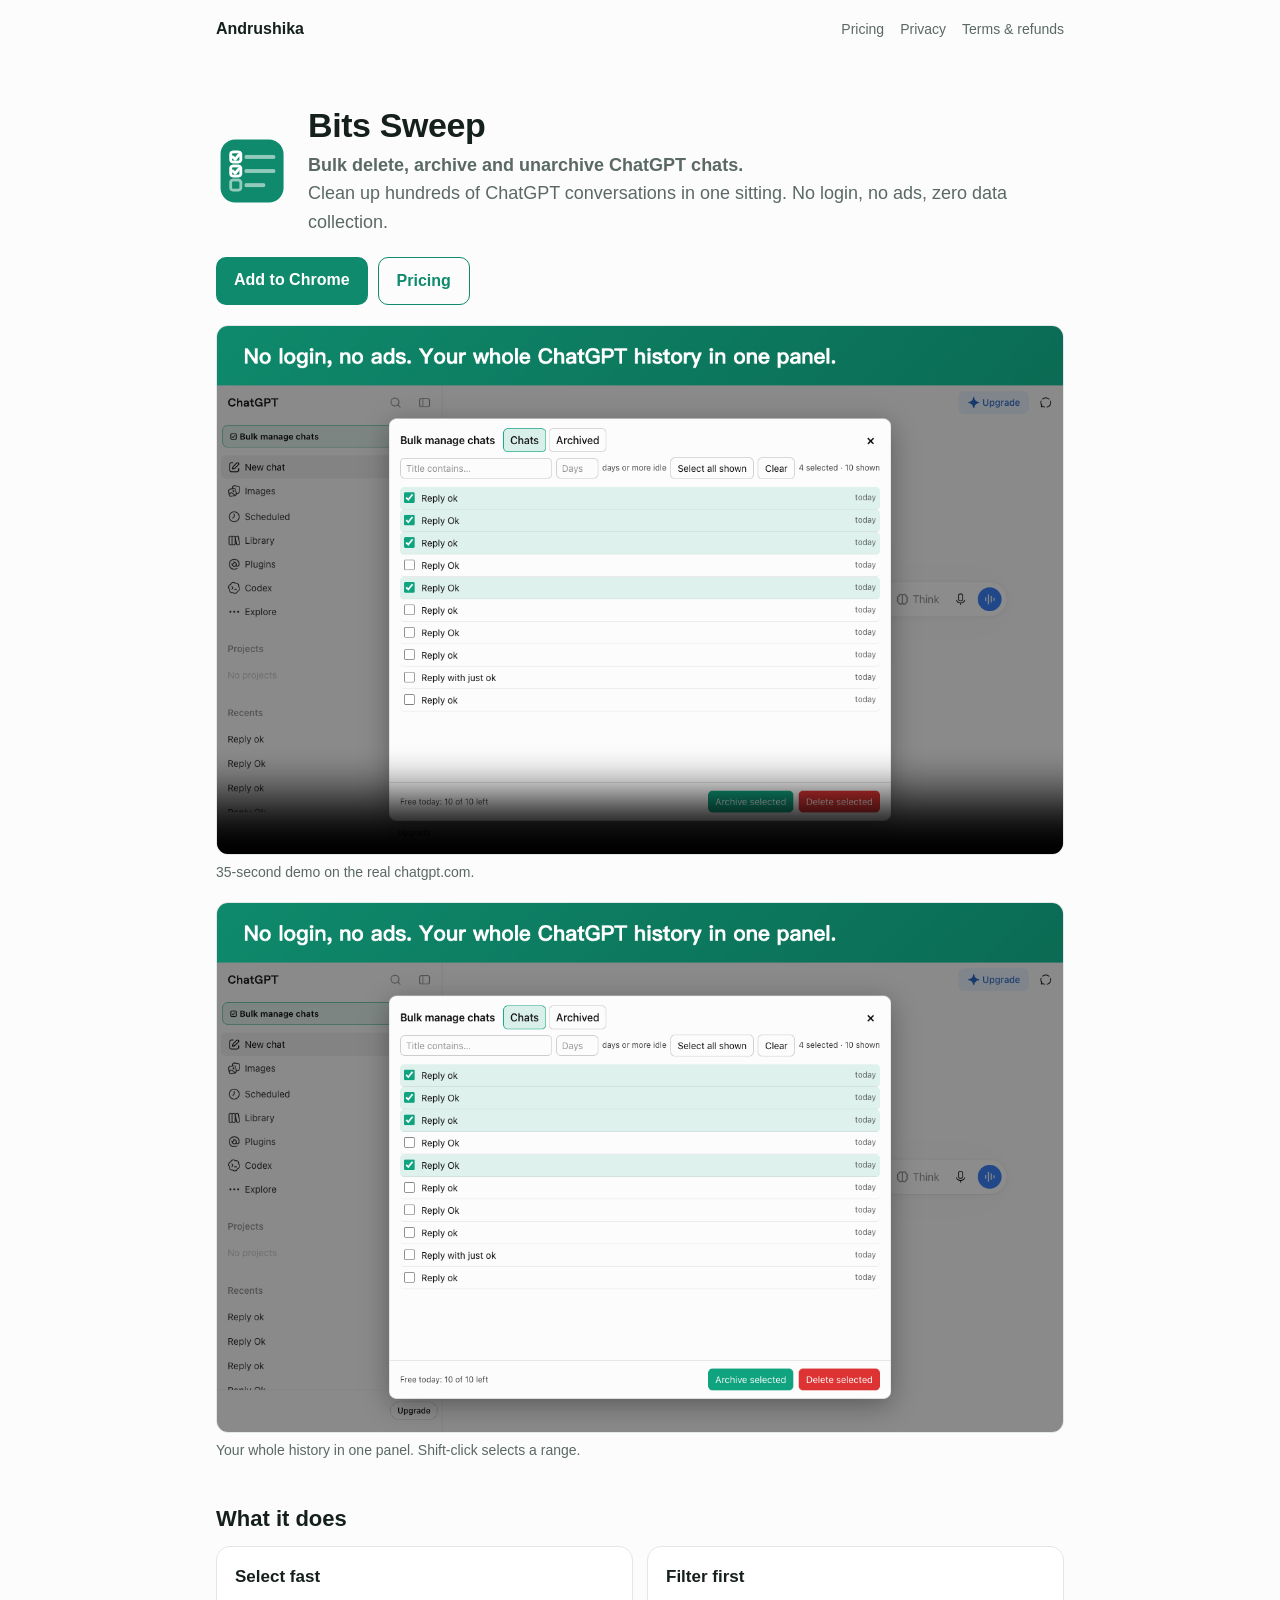
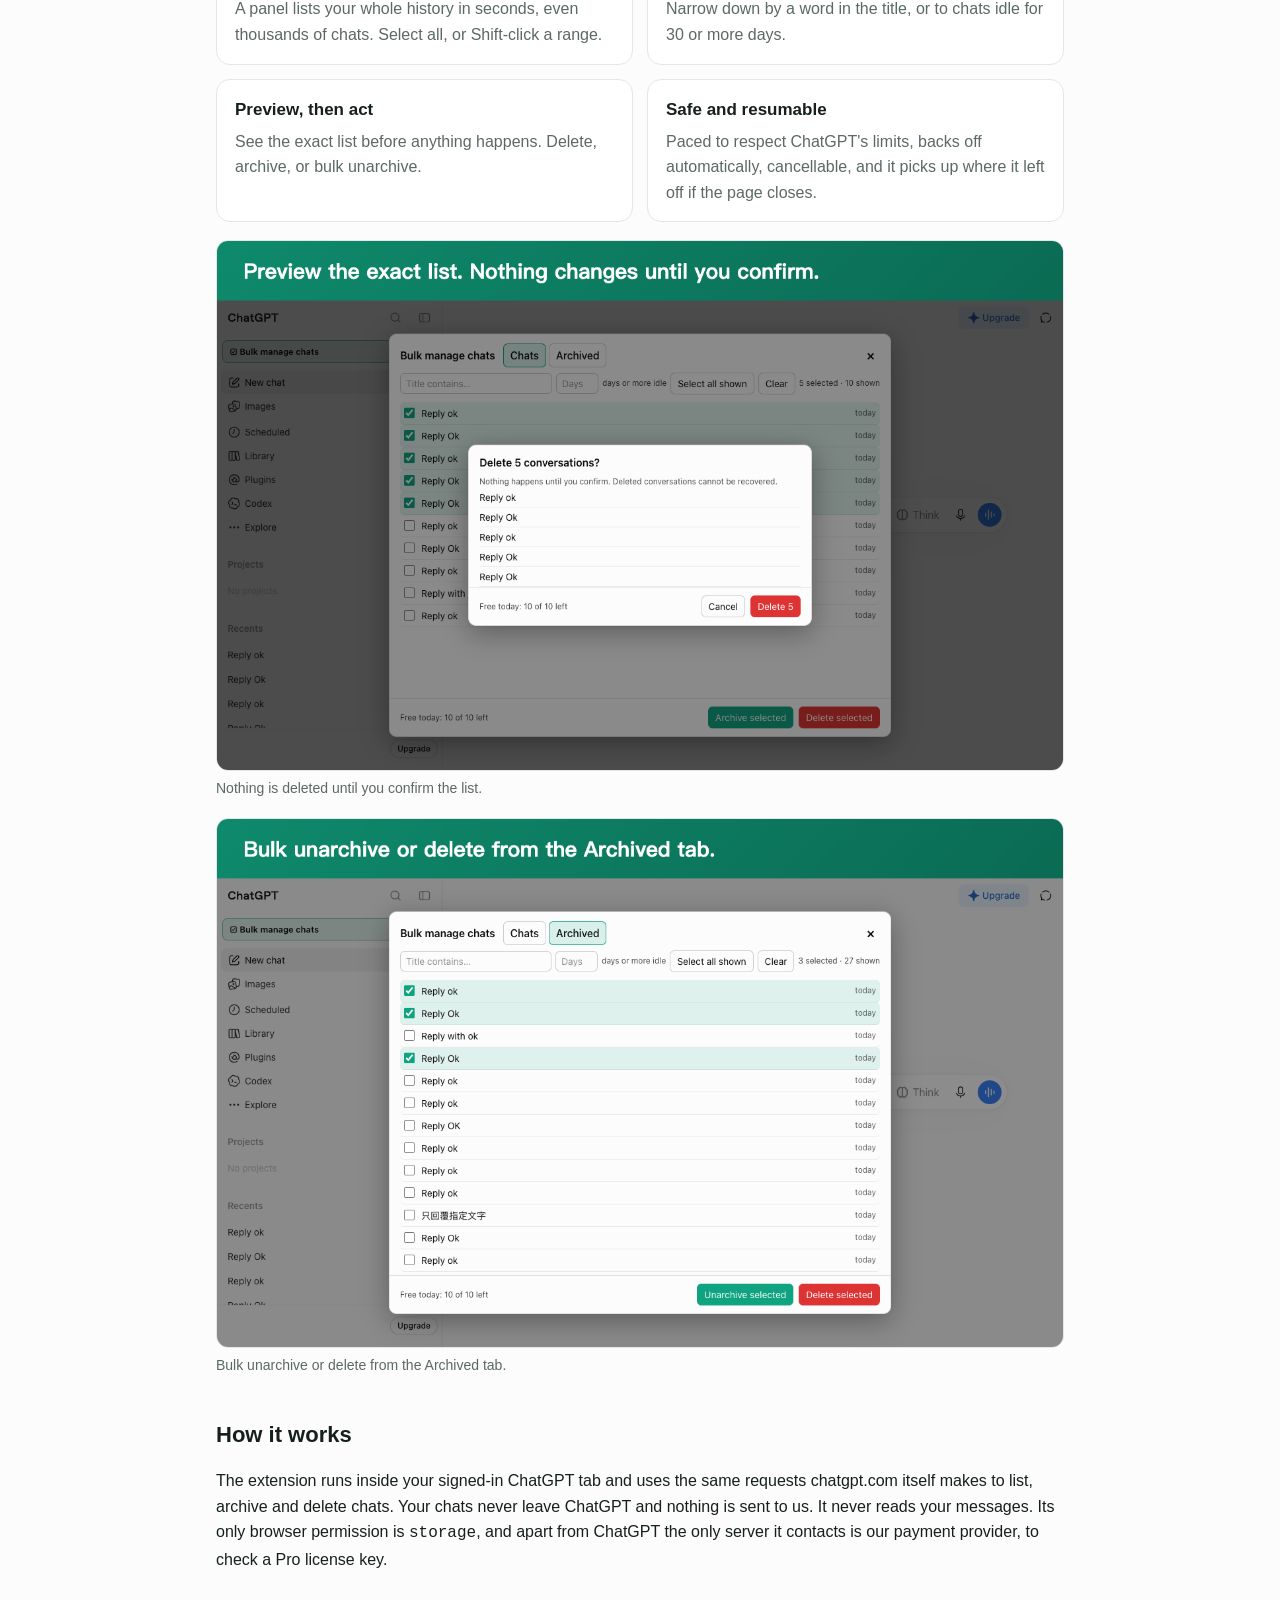
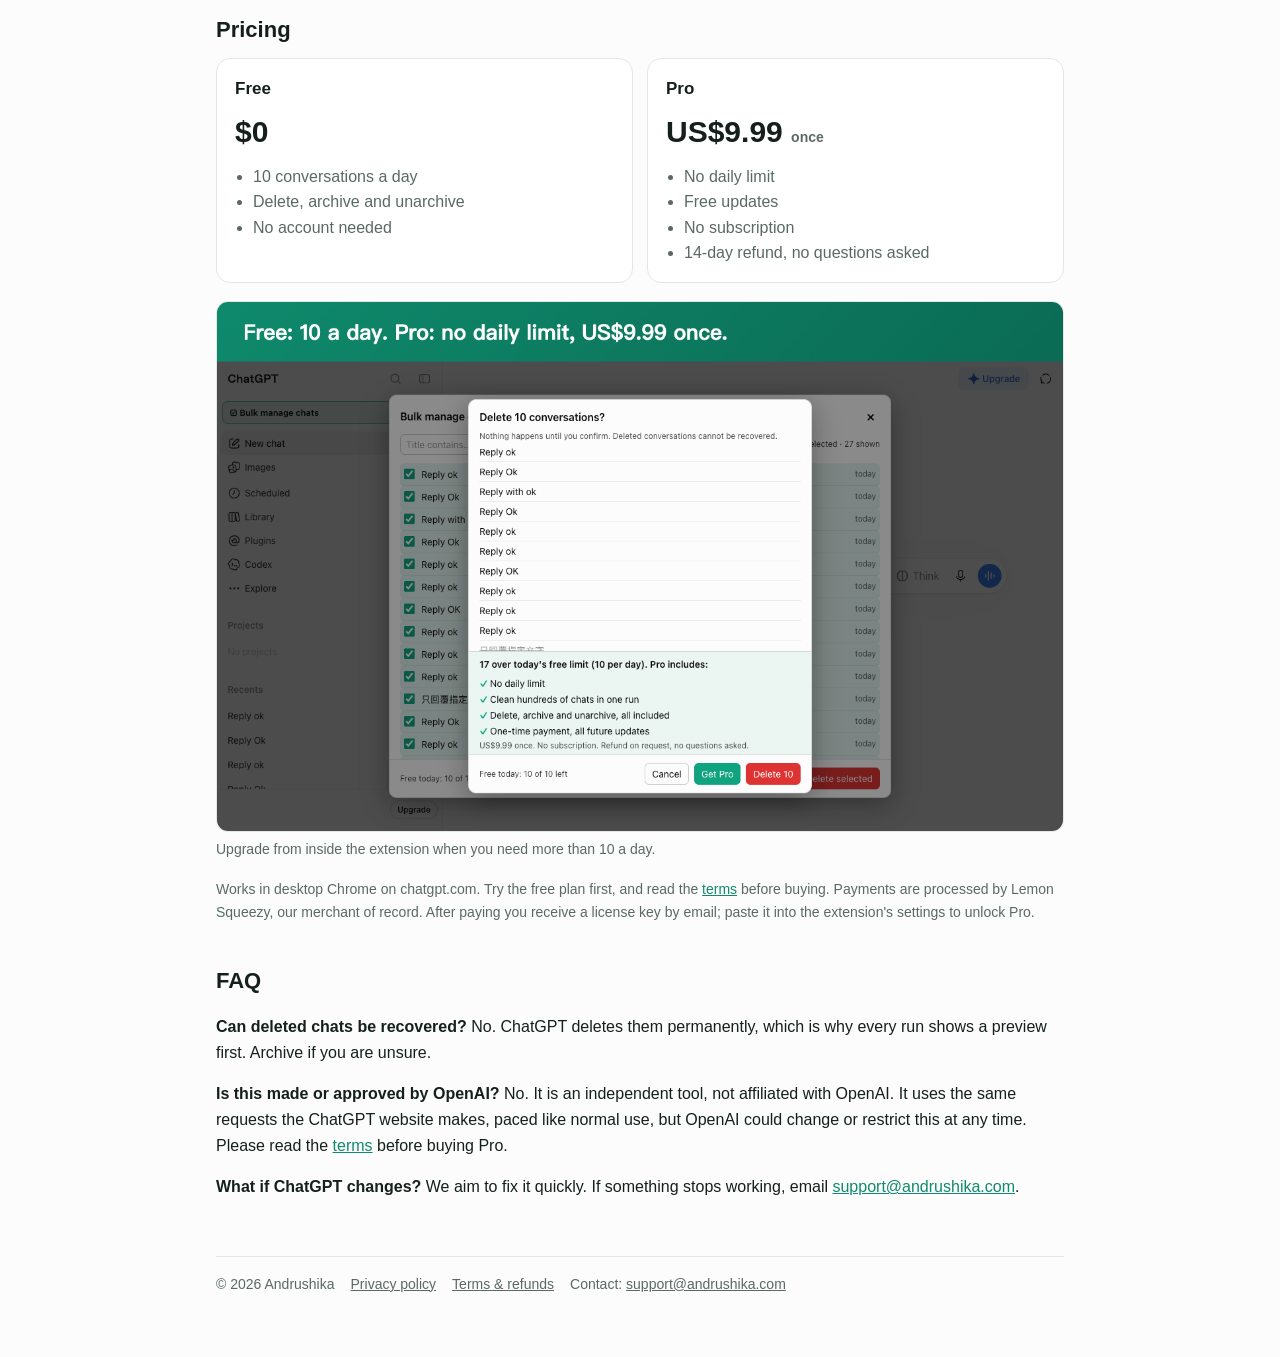
==== bulk-delete-chatgpt-chats/index.html @ 8940a9b2 "Rename the product to Bits Sweep Co-Authored-By: Claude Opus 5.5 <noreply@anthropic.com> Claude-Sess" ====
<!doctype html>
<html lang="en">
<head>
<meta charset="utf-8"><meta name="viewport" content="width=device-width,initial-scale=1">
<title>Bits Sweep: Bulk Delete ChatGPT Chats, Archive &amp; Unarchive</title>
<meta name="description" content="Chrome extension to select, filter, preview, then bulk delete, archive or unarchive ChatGPT conversations. No login, no ads, zero data collection.">
<link rel="canonical" href="https://bits.andrushika.com/bulk-delete-chatgpt-chats/">
<link rel="icon" href="../favicon.svg"><link rel="stylesheet" href="../style.css">
</head>
<body>
<header class="top"><a class="home" href="../">Andrushika</a><nav><a href="#pricing">Pricing</a><a href="../privacy.html">Privacy</a><a href="../terms.html">Terms &amp; refunds</a></nav></header>
<main>
  <div class="hero"><img src="img/icon.png" alt=""><div>
    <h1>Bits Sweep</h1>
    <p class="lead"><strong>Bulk delete, archive and unarchive ChatGPT chats.</strong></p>
    <p class="lead">Clean up hundreds of ChatGPT conversations in one sitting. No login, no ads, zero data collection.</p>
  </div></div>
  <div class="cta">
    <a class="btn" id="install" href="https://chromewebstore.google.com/search/Bits%20Sweep">Add to Chrome</a>
    <a class="btn ghost" href="#pricing">Pricing</a>
  </div>
  <figure><video src="demo.mp4" controls muted playsinline preload="metadata" poster="img/screenshot-1.png" style="width:100%;border-radius:12px;border:1px solid var(--line);display:block"></video><figcaption>35-second demo on the real chatgpt.com.</figcaption></figure>
  <figure><img src="img/screenshot-1.png" alt="The bulk manage panel listing every ChatGPT conversation with checkboxes"><figcaption>Your whole history in one panel. Shift-click selects a range.</figcaption></figure>

  <h2>What it does</h2>
  <div class="grid">
    <div class="card"><h3>Select fast</h3><p>A panel lists your whole history in seconds, even thousands of chats. Select all, or Shift-click a range.</p></div>
    <div class="card"><h3>Filter first</h3><p>Narrow down by a word in the title, or to chats idle for 30 or more days.</p></div>
    <div class="card"><h3>Preview, then act</h3><p>See the exact list before anything happens. Delete, archive, or bulk unarchive.</p></div>
    <div class="card"><h3>Safe and resumable</h3><p>Paced to respect ChatGPT's limits, backs off automatically, cancellable, and it picks up where it left off if the page closes.</p></div>
  </div>
  <figure><img src="img/screenshot-3.png" alt="Preview dialog listing the conversations that will be deleted"><figcaption>Nothing is deleted until you confirm the list.</figcaption></figure>
  <figure><img src="img/screenshot-4.png" alt="Archived tab of the bulk manage panel"><figcaption>Bulk unarchive or delete from the Archived tab.</figcaption></figure>

  <h2>How it works</h2>
  <p>The extension runs inside your signed-in ChatGPT tab and uses the same requests chatgpt.com itself makes to list, archive and delete chats. Your chats never leave ChatGPT and nothing is sent to us. It never reads your messages. Its only browser permission is <code>storage</code>, and apart from ChatGPT the only server it contacts is our payment provider, to check a Pro license key.</p>

  <h2 id="pricing">Pricing</h2>
  <div class="price">
    <div class="card"><h3>Free</h3><div class="amt">$0</div><ul><li>10 conversations a day</li><li>Delete, archive and unarchive</li><li>No account needed</li></ul></div>
    <div class="card"><h3>Pro</h3><div class="amt">US$9.99 <span class="note">once</span></div><ul><li>No daily limit</li><li>Free updates</li><li>No subscription</li><li>14-day refund, no questions asked</li></ul></div>
  </div>
  <figure><img src="img/screenshot-5.png" alt="Upgrade screen showing what Pro includes"><figcaption>Upgrade from inside the extension when you need more than 10 a day.</figcaption></figure>
  <p class="note">Works in desktop Chrome on chatgpt.com. Try the free plan first, and read the <a href="../terms.html">terms</a> before buying. Payments are processed by Lemon Squeezy, our merchant of record. After paying you receive a license key by email; paste it into the extension's settings to unlock Pro.</p>

  <h2>FAQ</h2>
  <p><strong>Can deleted chats be recovered?</strong> No. ChatGPT deletes them permanently, which is why every run shows a preview first. Archive if you are unsure.</p>
  <p><strong>Is this made or approved by OpenAI?</strong> No. It is an independent tool, not affiliated with OpenAI. It uses the same requests the ChatGPT website makes, paced like normal use, but OpenAI could change or restrict this at any time. Please read the <a href="../terms.html">terms</a> before buying Pro.</p>
  <p><strong>What if ChatGPT changes?</strong> We aim to fix it quickly. If something stops working, email <a href="mailto:support@andrushika.com">support@andrushika.com</a>.</p>

  <footer><span>© 2026 Andrushika</span><a href="../privacy.html">Privacy policy</a><a href="../terms.html">Terms &amp; refunds</a><span>Contact: <a href="mailto:support@andrushika.com">support@andrushika.com</a></span></footer>
</main>
</body>
</html>
---- style.css ----
:root{--bg:#fbfcfb;--fg:#15201c;--muted:#5b6964;--card:#fff;--line:#e2e8e5;--brand:#0f8a6c;--brand-ink:#fff}
@media (prefers-color-scheme:dark){:root{--bg:#111614;--fg:#e9efec;--muted:#9aa8a2;--card:#18201d;--line:#26322d;--brand:#22b08c;--brand-ink:#05130e}}
*{box-sizing:border-box}html,body{margin:0}body{background:var(--bg);color:var(--fg);font:16px/1.6 -apple-system,"Segoe UI","PingFang TC","Noto Sans TC",Helvetica,Arial,sans-serif}
a{color:var(--brand)}main{max-width:880px;margin:0 auto;padding:24px 16px 64px}
header.top{max-width:880px;margin:0 auto;padding:16px;display:flex;align-items:center;gap:10px;justify-content:space-between}
header.top a.home{font-weight:700;color:var(--fg);text-decoration:none}header.top nav a{margin-left:16px;color:var(--muted);text-decoration:none;font-size:14px}
.hero{display:flex;gap:20px;align-items:center;margin:24px 0 8px}.hero img{width:72px;height:72px;flex:none}
h1{font-size:34px;line-height:1.15;margin:0 0 6px;letter-spacing:-.4px}h2{font-size:22px;margin:40px 0 10px}
.lead{font-size:18px;color:var(--muted);margin:0}
.btn{display:inline-block;background:var(--brand);color:var(--brand-ink);padding:10px 18px;border-radius:10px;text-decoration:none;font-weight:600}
.btn.ghost{background:transparent;color:var(--brand);border:1px solid var(--brand)}
.cta{display:flex;gap:10px;flex-wrap:wrap;margin:20px 0}
.grid{display:grid;grid-template-columns:repeat(auto-fit,minmax(min(100%,340px),1fr));gap:14px}
.card{background:var(--card);border:1px solid var(--line);border-radius:14px;padding:16px 18px}
.card h3{margin:0 0 6px;font-size:17px}.card p{margin:0;color:var(--muted)}
figure{margin:18px 0}figure img{width:100%;height:auto;border-radius:12px;border:1px solid var(--line);display:block}
figcaption{font-size:14px;color:var(--muted);margin-top:6px}
.price{display:grid;grid-template-columns:repeat(auto-fit,minmax(240px,1fr));gap:14px}
.price .amt{font-size:30px;font-weight:800;margin:4px 0}.price ul{margin:8px 0 0;padding-left:18px;color:var(--muted)}
.note{font-size:14px;color:var(--muted)}
footer{border-top:1px solid var(--line);margin-top:56px;padding-top:16px;font-size:14px;color:var(--muted);display:flex;gap:16px;flex-wrap:wrap}
footer a{color:var(--muted)}
.legal h2{font-size:19px;margin-top:28px}.legal li{margin:4px 0}
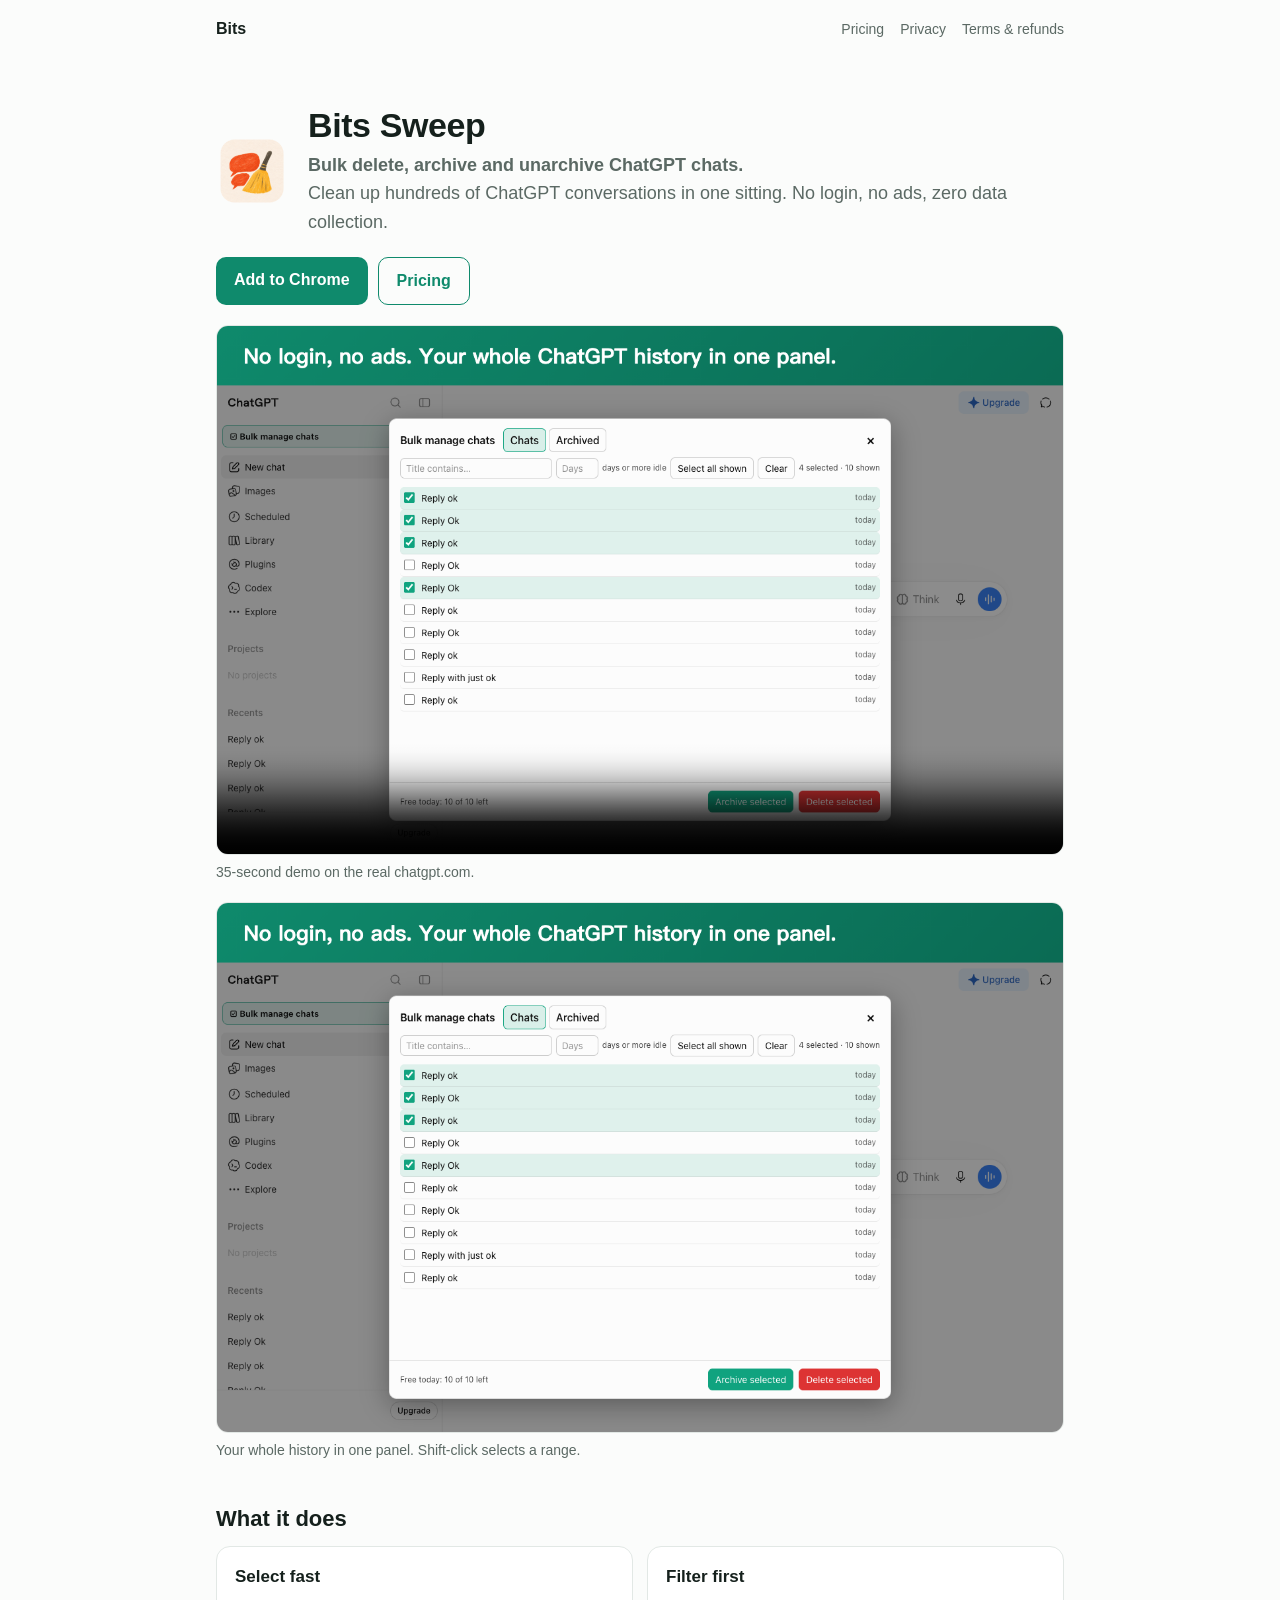
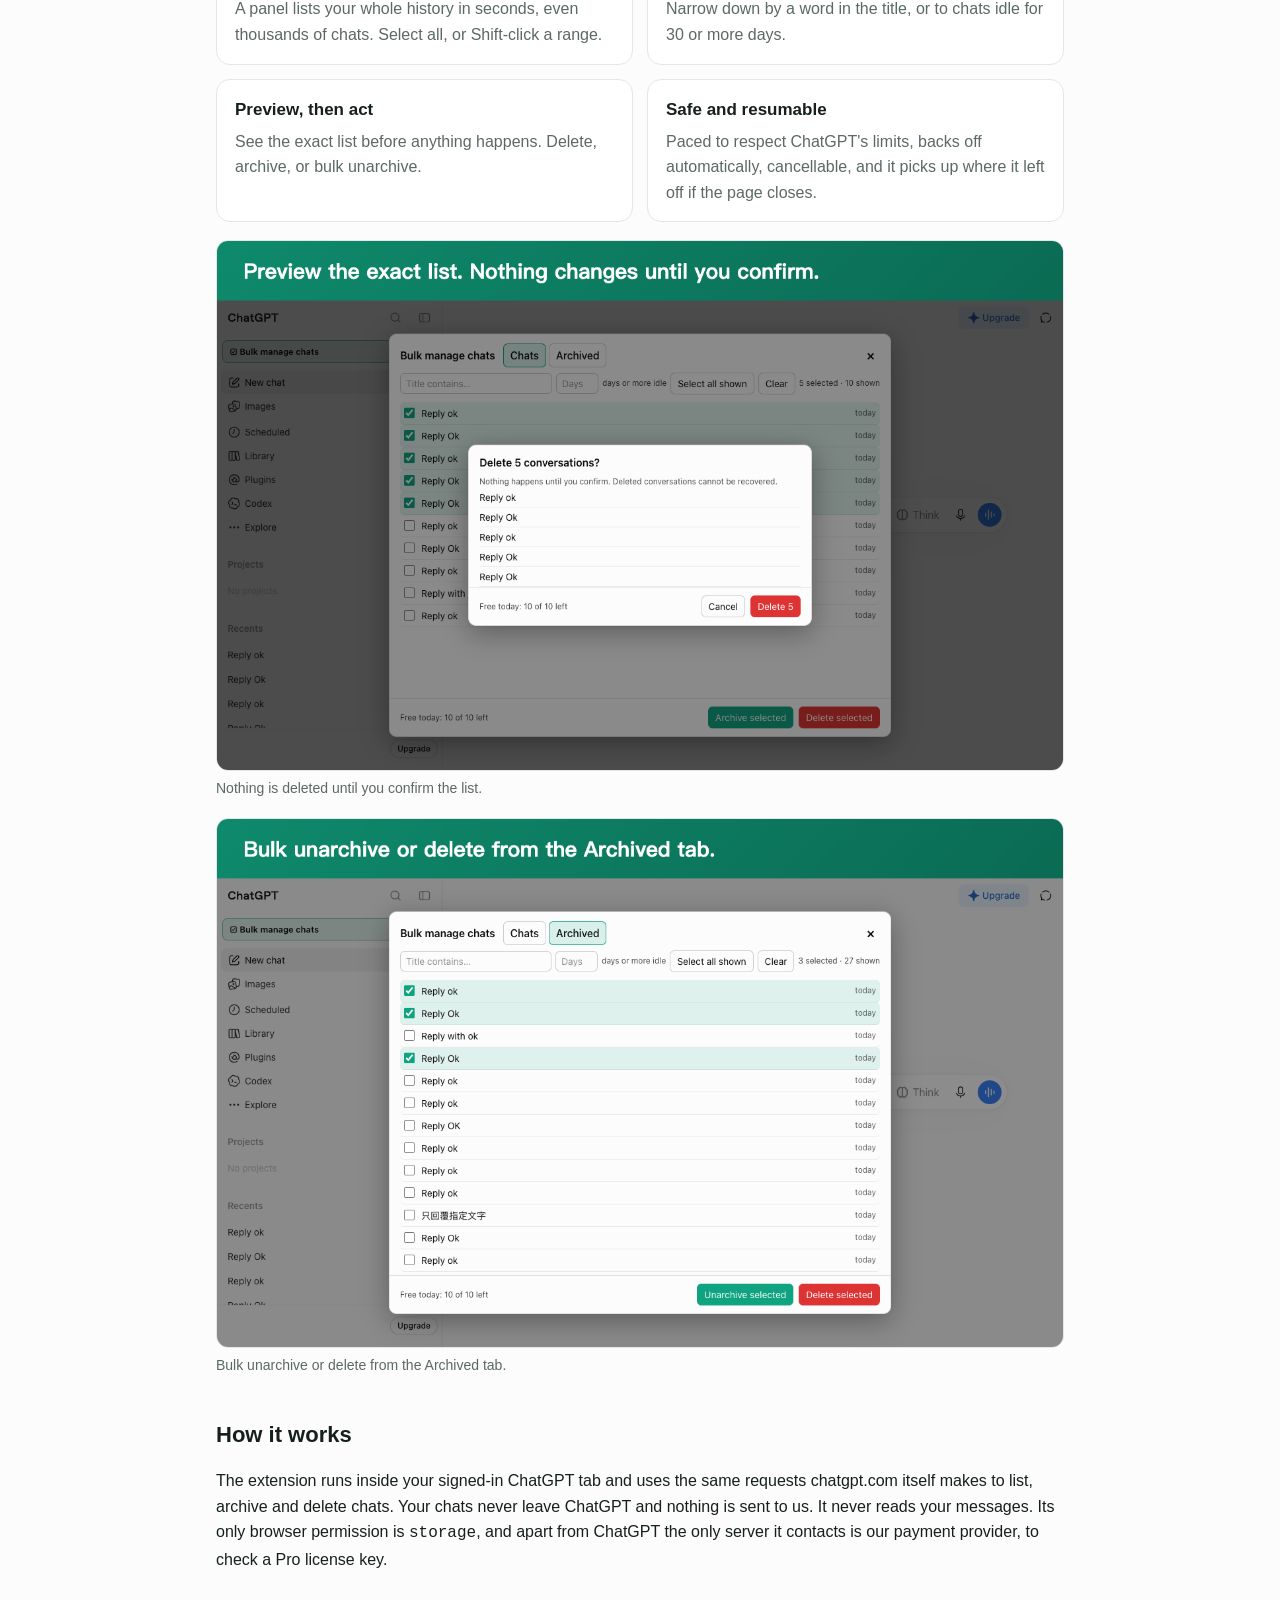
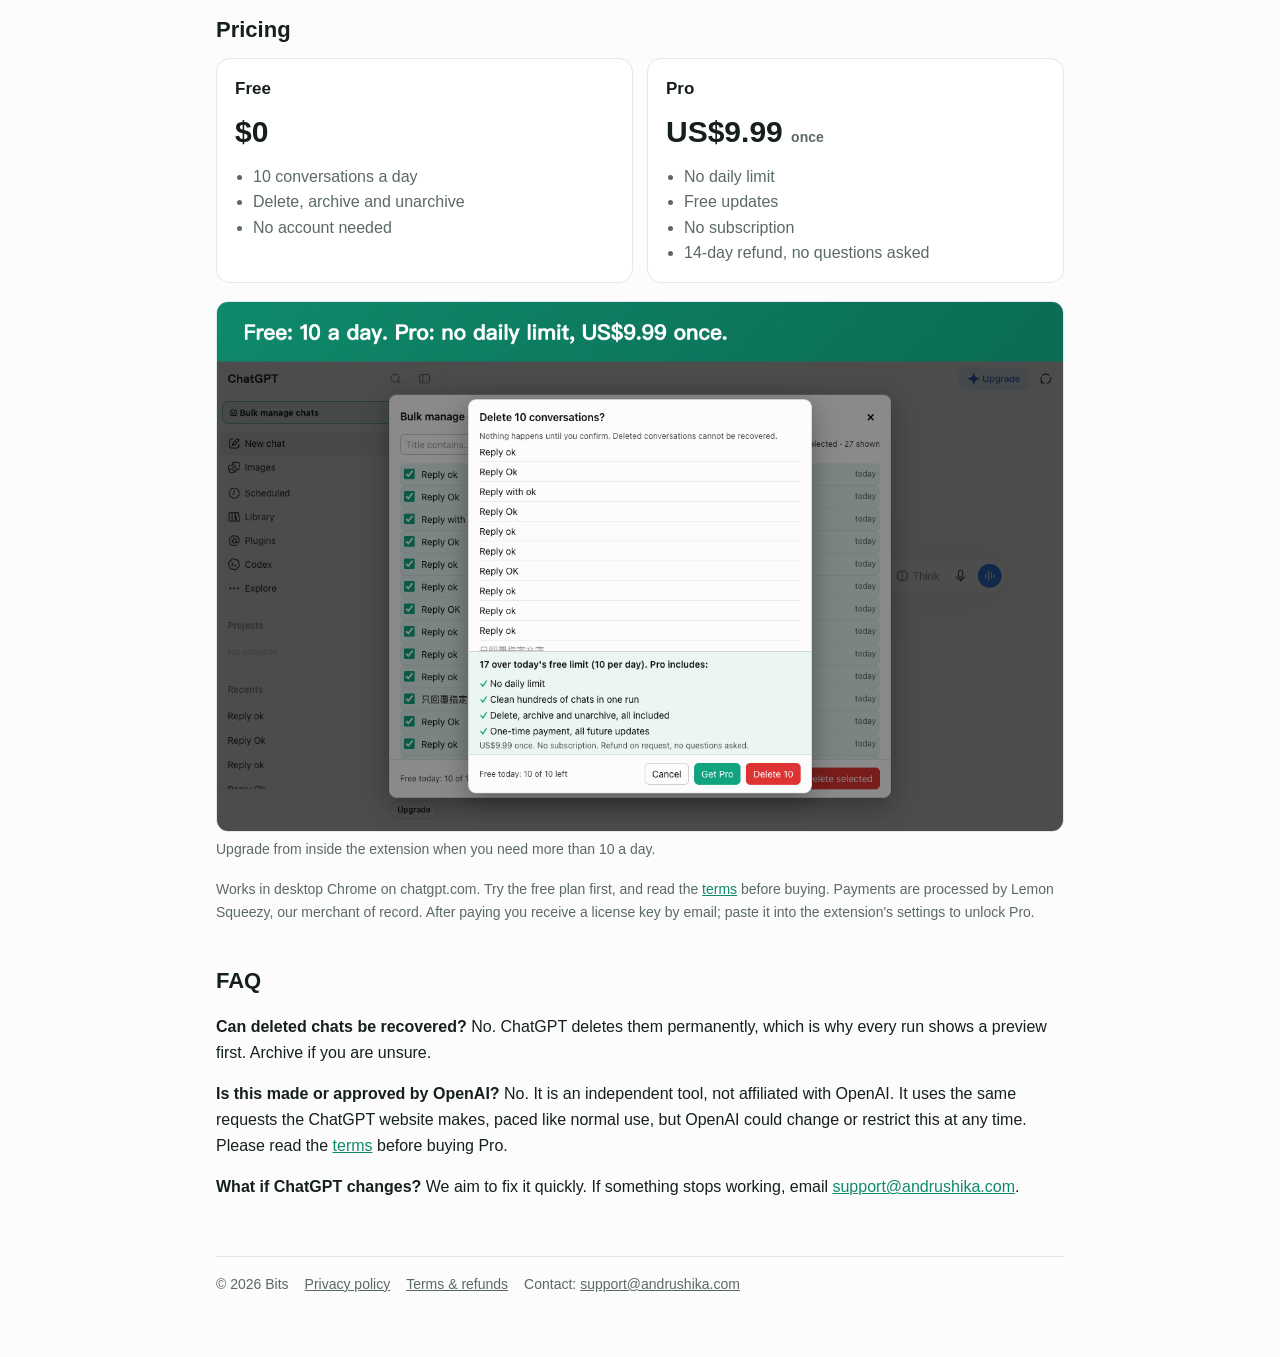
==== commit 26eb1299: "New Bits Sweep logo; brand the site as Bits" ====
--- a/bulk-delete-chatgpt-chats/index.html
+++ b/bulk-delete-chatgpt-chats/index.html
@@ -5,10 +5,10 @@
 <title>Bits Sweep: Bulk Delete ChatGPT Chats, Archive &amp; Unarchive</title>
 <meta name="description" content="Chrome extension to select, filter, preview, then bulk delete, archive or unarchive ChatGPT conversations. No login, no ads, zero data collection.">
 <link rel="canonical" href="https://bits.andrushika.com/bulk-delete-chatgpt-chats/">
-<link rel="icon" href="../favicon.svg"><link rel="stylesheet" href="../style.css">
+<link rel="icon" href="../favicon.png"><link rel="stylesheet" href="../style.css">
 </head>
 <body>
-<header class="top"><a class="home" href="../">Andrushika</a><nav><a href="#pricing">Pricing</a><a href="../privacy.html">Privacy</a><a href="../terms.html">Terms &amp; refunds</a></nav></header>
+<header class="top"><a class="home" href="../">Bits</a><nav><a href="#pricing">Pricing</a><a href="../privacy.html">Privacy</a><a href="../terms.html">Terms &amp; refunds</a></nav></header>
 <main>
   <div class="hero"><img src="img/icon.png" alt=""><div>
     <h1>Bits Sweep</h1>
@@ -48,7 +48,7 @@
   <p><strong>Is this made or approved by OpenAI?</strong> No. It is an independent tool, not affiliated with OpenAI. It uses the same requests the ChatGPT website makes, paced like normal use, but OpenAI could change or restrict this at any time. Please read the <a href="../terms.html">terms</a> before buying Pro.</p>
   <p><strong>What if ChatGPT changes?</strong> We aim to fix it quickly. If something stops working, email <a href="mailto:support@andrushika.com">support@andrushika.com</a>.</p>
 
-  <footer><span>© 2026 Andrushika</span><a href="../privacy.html">Privacy policy</a><a href="../terms.html">Terms &amp; refunds</a><span>Contact: <a href="mailto:support@andrushika.com">support@andrushika.com</a></span></footer>
+  <footer><span>© 2026 Bits</span><a href="../privacy.html">Privacy policy</a><a href="../terms.html">Terms &amp; refunds</a><span>Contact: <a href="mailto:support@andrushika.com">support@andrushika.com</a></span></footer>
 </main>
 </body>
 </html>
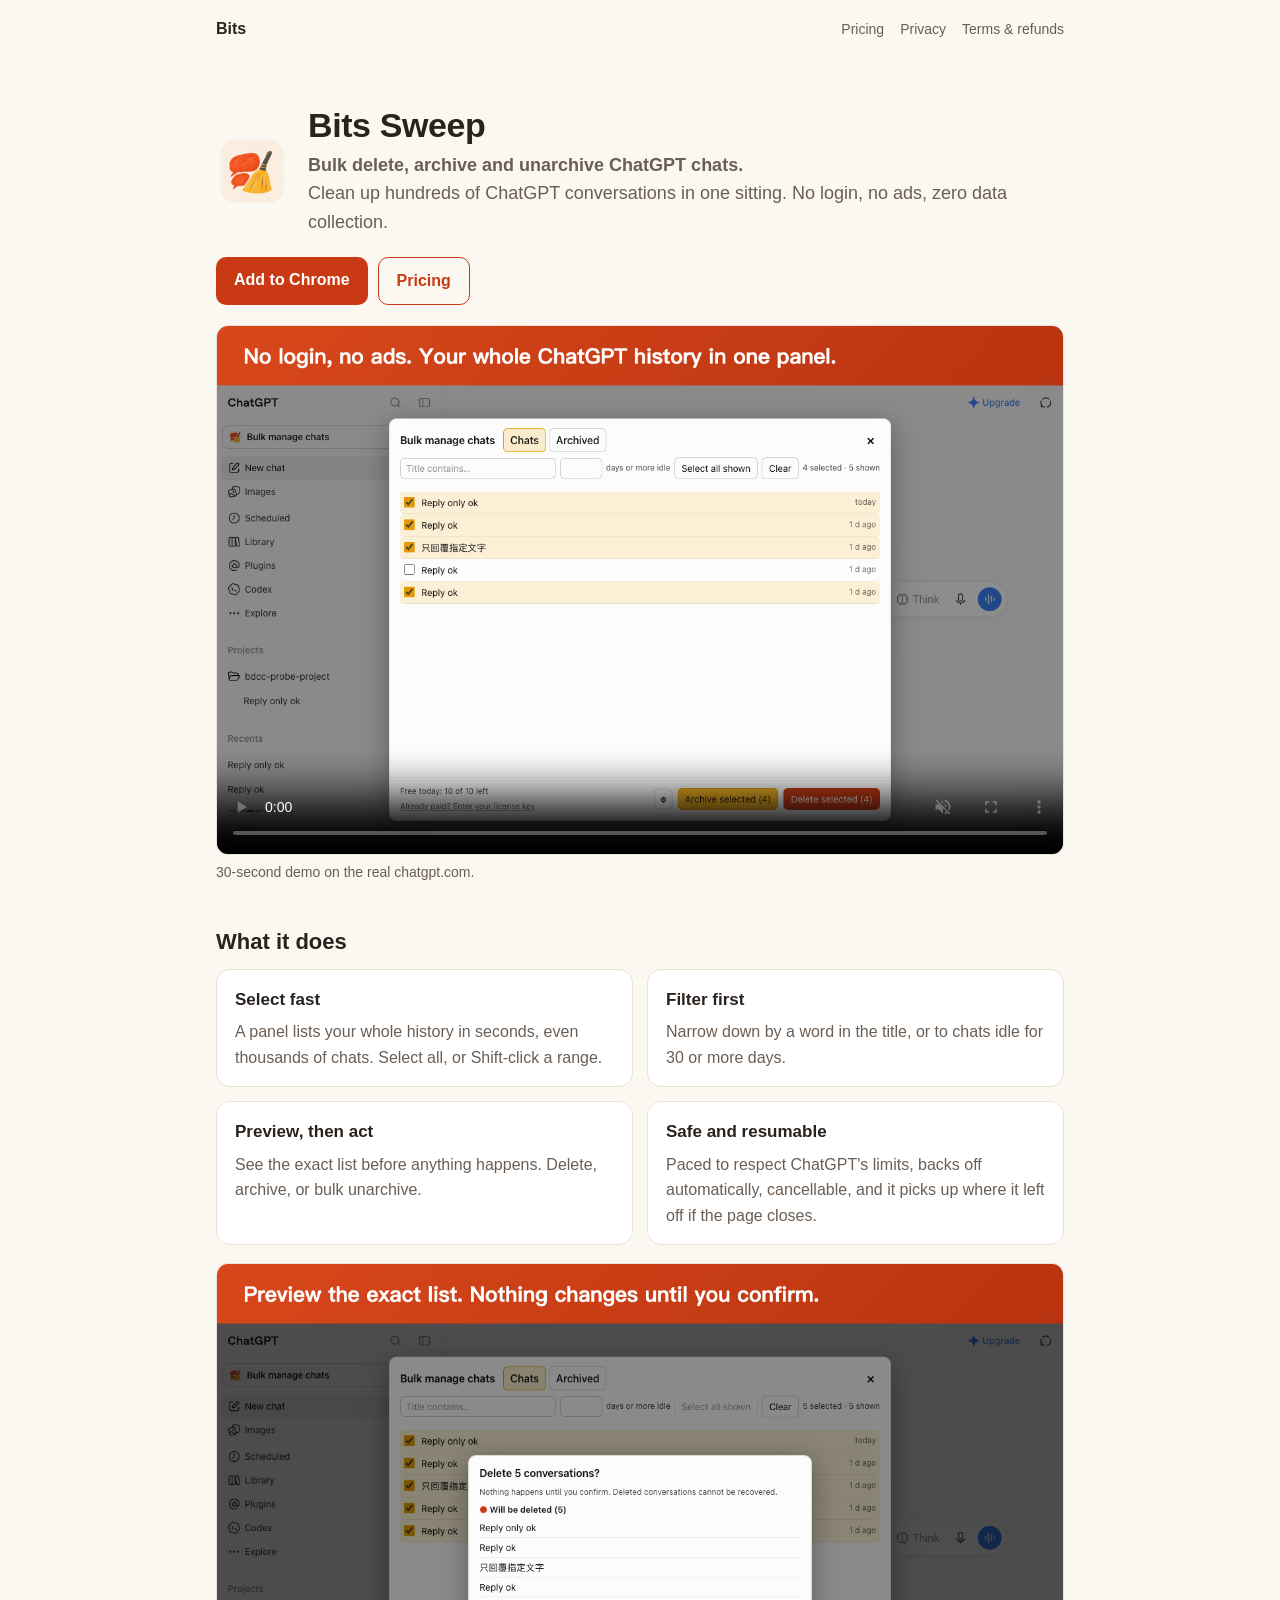
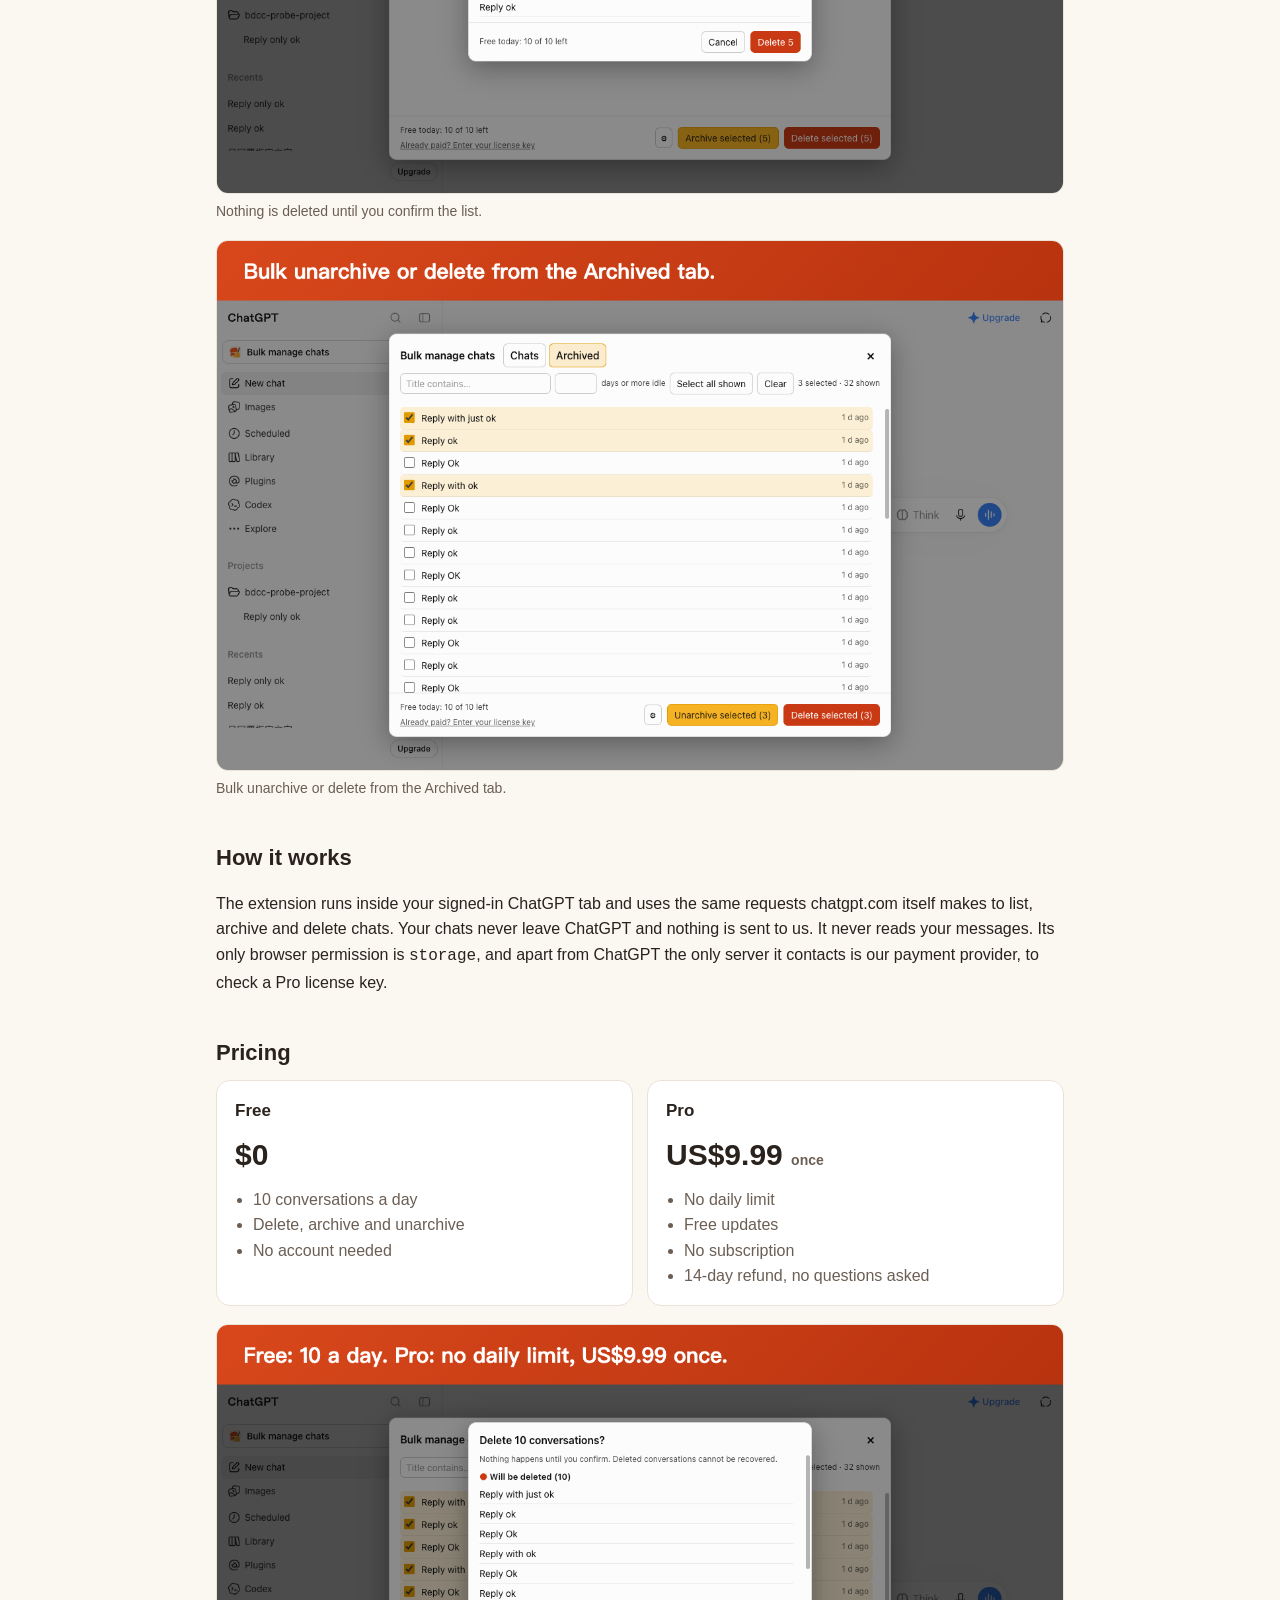
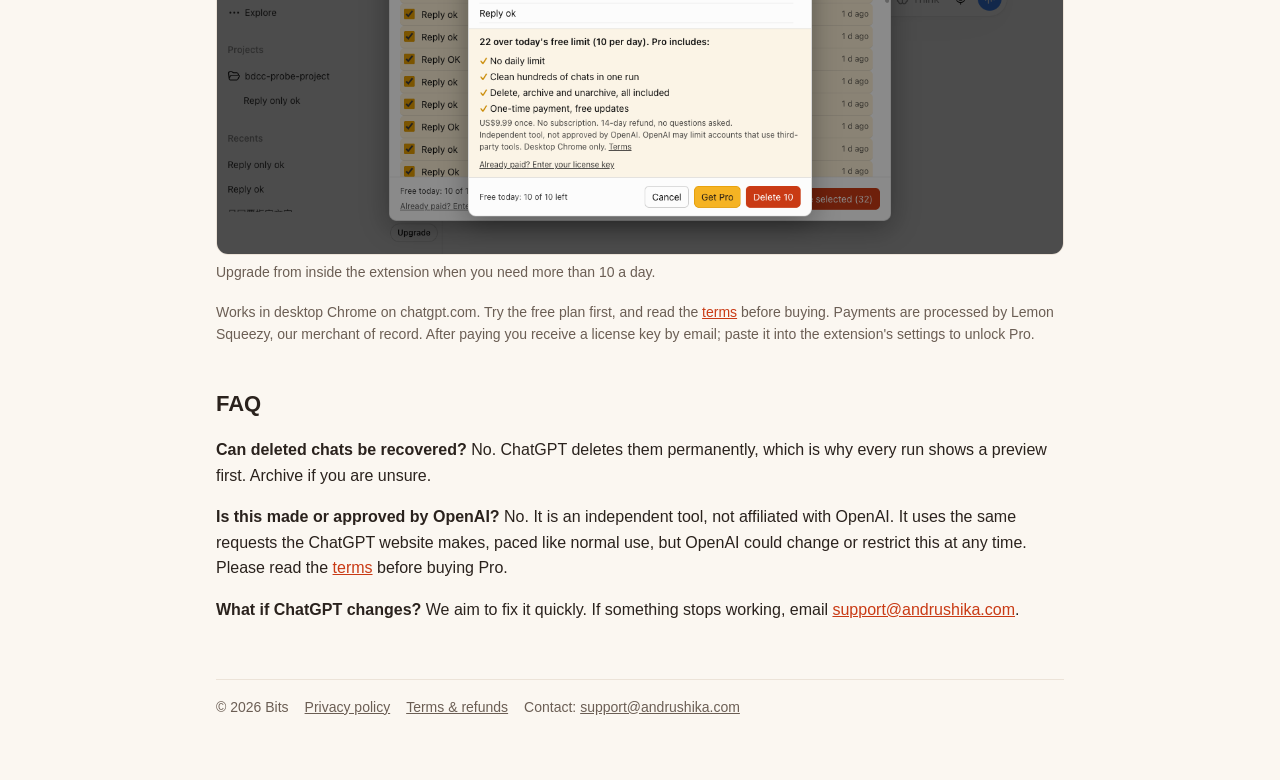
==== commit f7851e5c: "Recolour the site, screenshots and demo to the new logo palette" ====
--- a/bulk-delete-chatgpt-chats/index.html
+++ b/bulk-delete-chatgpt-chats/index.html
@@ -19,8 +19,7 @@
     <a class="btn" id="install" href="https://chromewebstore.google.com/search/Bits%20Sweep">Add to Chrome</a>
     <a class="btn ghost" href="#pricing">Pricing</a>
   </div>
-  <figure><video src="demo.mp4" controls muted playsinline preload="metadata" poster="img/screenshot-1.png" style="width:100%;border-radius:12px;border:1px solid var(--line);display:block"></video><figcaption>35-second demo on the real chatgpt.com.</figcaption></figure>
-  <figure><img src="img/screenshot-1.png" alt="The bulk manage panel listing every ChatGPT conversation with checkboxes"><figcaption>Your whole history in one panel. Shift-click selects a range.</figcaption></figure>
+  <figure><video src="demo.mp4" controls muted playsinline preload="metadata" poster="img/screenshot-1.png" style="width:100%;border-radius:12px;border:1px solid var(--line);display:block"></video><figcaption>30-second demo on the real chatgpt.com.</figcaption></figure>
 
   <h2>What it does</h2>
   <div class="grid">
--- a/style.css
+++ b/style.css
@@ -1,5 +1,5 @@
-:root{--bg:#fbfcfb;--fg:#15201c;--muted:#5b6964;--card:#fff;--line:#e2e8e5;--brand:#0f8a6c;--brand-ink:#fff}
-@media (prefers-color-scheme:dark){:root{--bg:#111614;--fg:#e9efec;--muted:#9aa8a2;--card:#18201d;--line:#26322d;--brand:#22b08c;--brand-ink:#05130e}}
+:root{--bg:#fbf7f1;--fg:#2a221d;--muted:#6b5e54;--card:#fff;--line:#ece3d8;--brand:#c93a14;--brand-ink:#fff}
+@media (prefers-color-scheme:dark){:root{--bg:#1a1512;--fg:#f3ebe2;--muted:#b3a597;--card:#231c18;--line:#3a2f28;--brand:#f5b323;--brand-ink:#2a1f14}}
 *{box-sizing:border-box}html,body{margin:0}body{background:var(--bg);color:var(--fg);font:16px/1.6 -apple-system,"Segoe UI","PingFang TC","Noto Sans TC",Helvetica,Arial,sans-serif}
 a{color:var(--brand)}main{max-width:880px;margin:0 auto;padding:24px 16px 64px}
 header.top{max-width:880px;margin:0 auto;padding:16px;display:flex;align-items:center;gap:10px;justify-content:space-between}
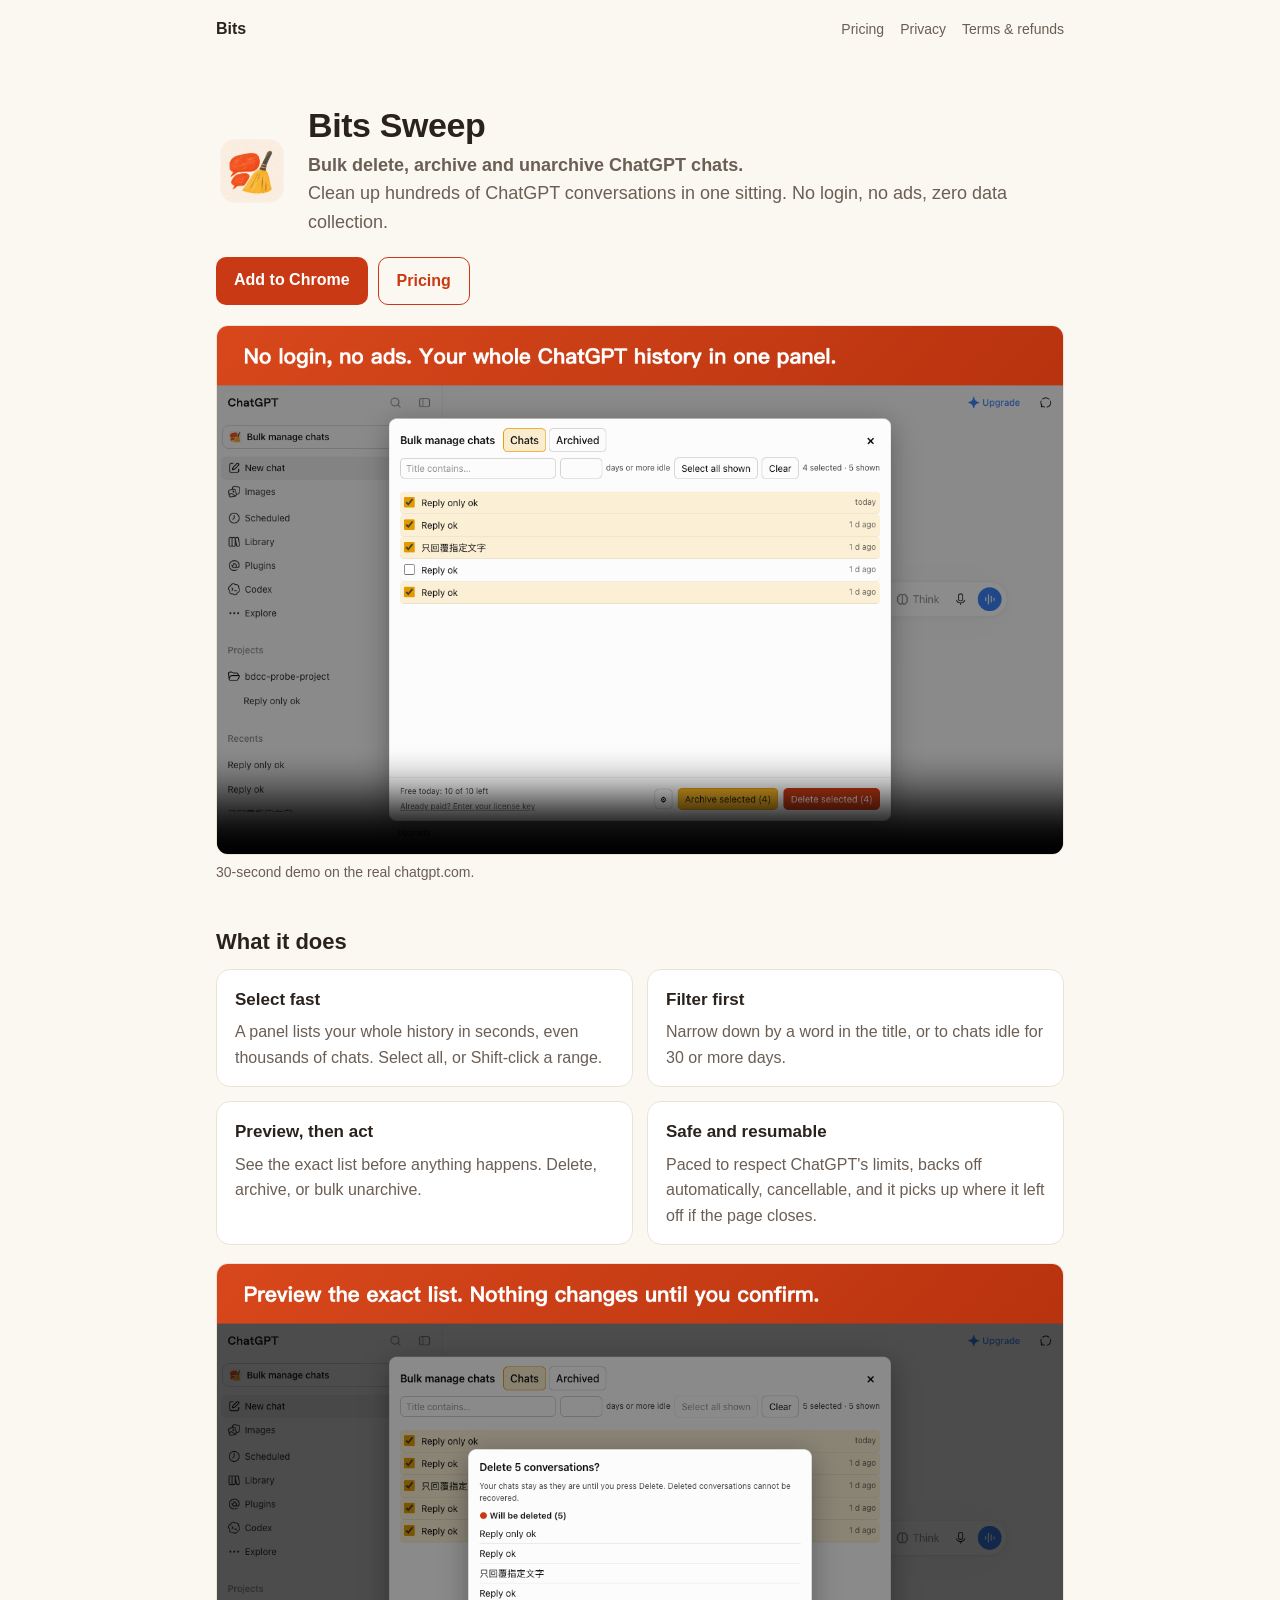
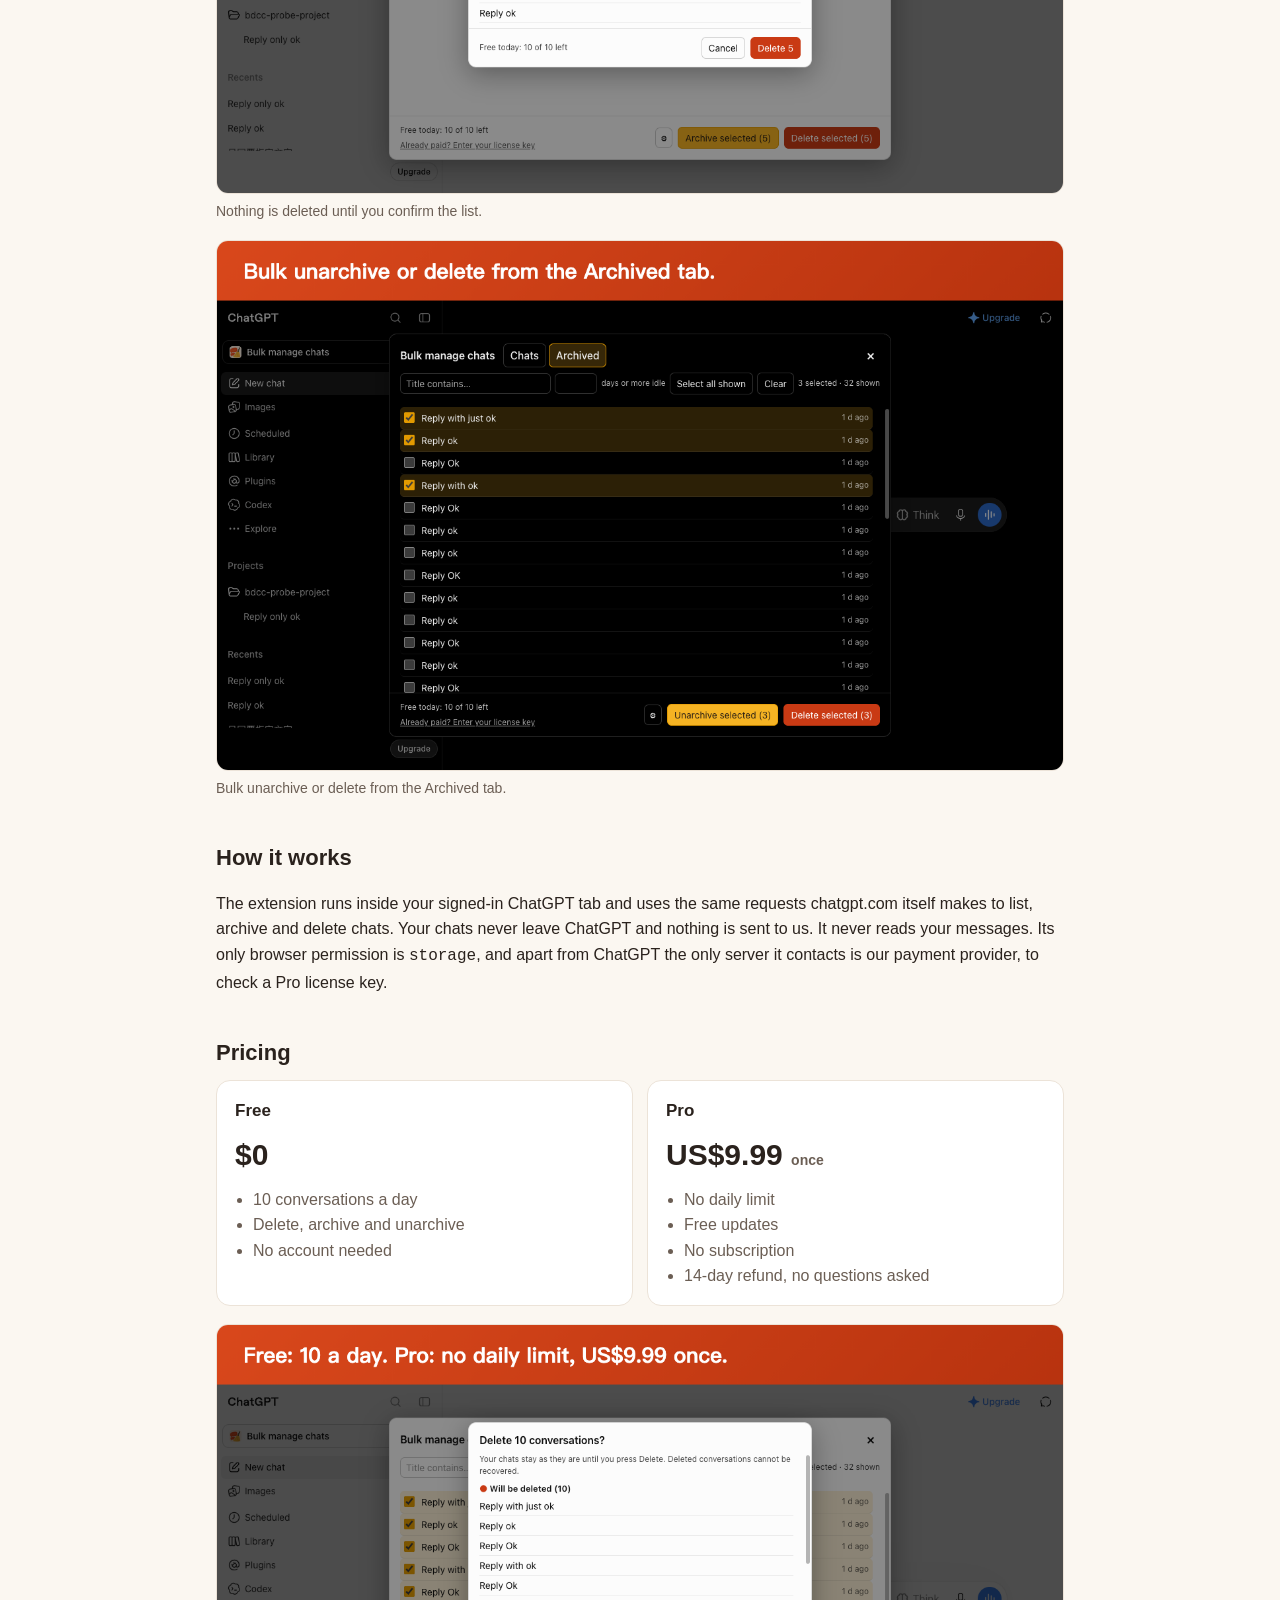
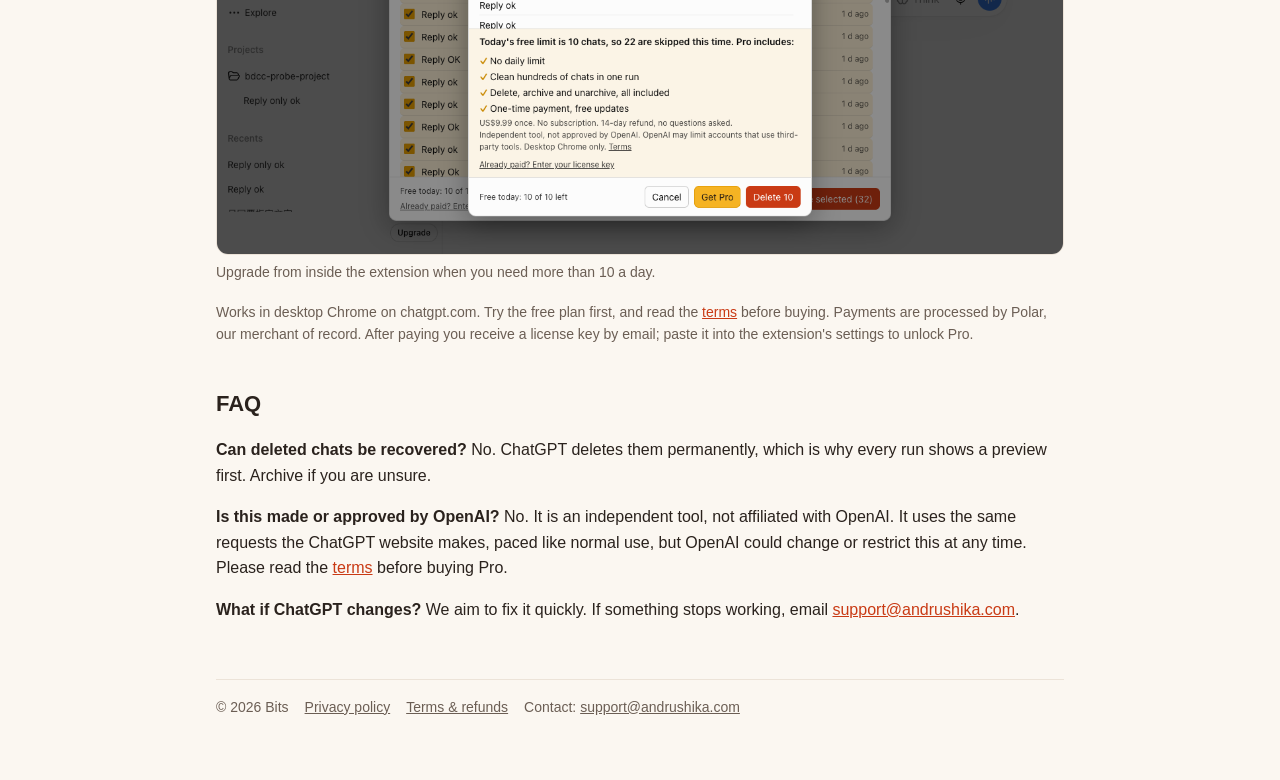
==== commit 5ede86b9: "Payments now go through Polar instead of Lemon Squeezy Lemon Squeezy stopped taking new stores on 20" ====
--- a/bulk-delete-chatgpt-chats/index.html
+++ b/bulk-delete-chatgpt-chats/index.html
@@ -40,7 +40,7 @@
     <div class="card"><h3>Pro</h3><div class="amt">US$9.99 <span class="note">once</span></div><ul><li>No daily limit</li><li>Free updates</li><li>No subscription</li><li>14-day refund, no questions asked</li></ul></div>
   </div>
   <figure><img src="img/screenshot-5.png" alt="Upgrade screen showing what Pro includes"><figcaption>Upgrade from inside the extension when you need more than 10 a day.</figcaption></figure>
-  <p class="note">Works in desktop Chrome on chatgpt.com. Try the free plan first, and read the <a href="../terms.html">terms</a> before buying. Payments are processed by Lemon Squeezy, our merchant of record. After paying you receive a license key by email; paste it into the extension's settings to unlock Pro.</p>
+  <p class="note">Works in desktop Chrome on chatgpt.com. Try the free plan first, and read the <a href="../terms.html">terms</a> before buying. Payments are processed by Polar, our merchant of record. After paying you receive a license key by email; paste it into the extension's settings to unlock Pro.</p>
 
   <h2>FAQ</h2>
   <p><strong>Can deleted chats be recovered?</strong> No. ChatGPT deletes them permanently, which is why every run shows a preview first. Archive if you are unsure.</p>
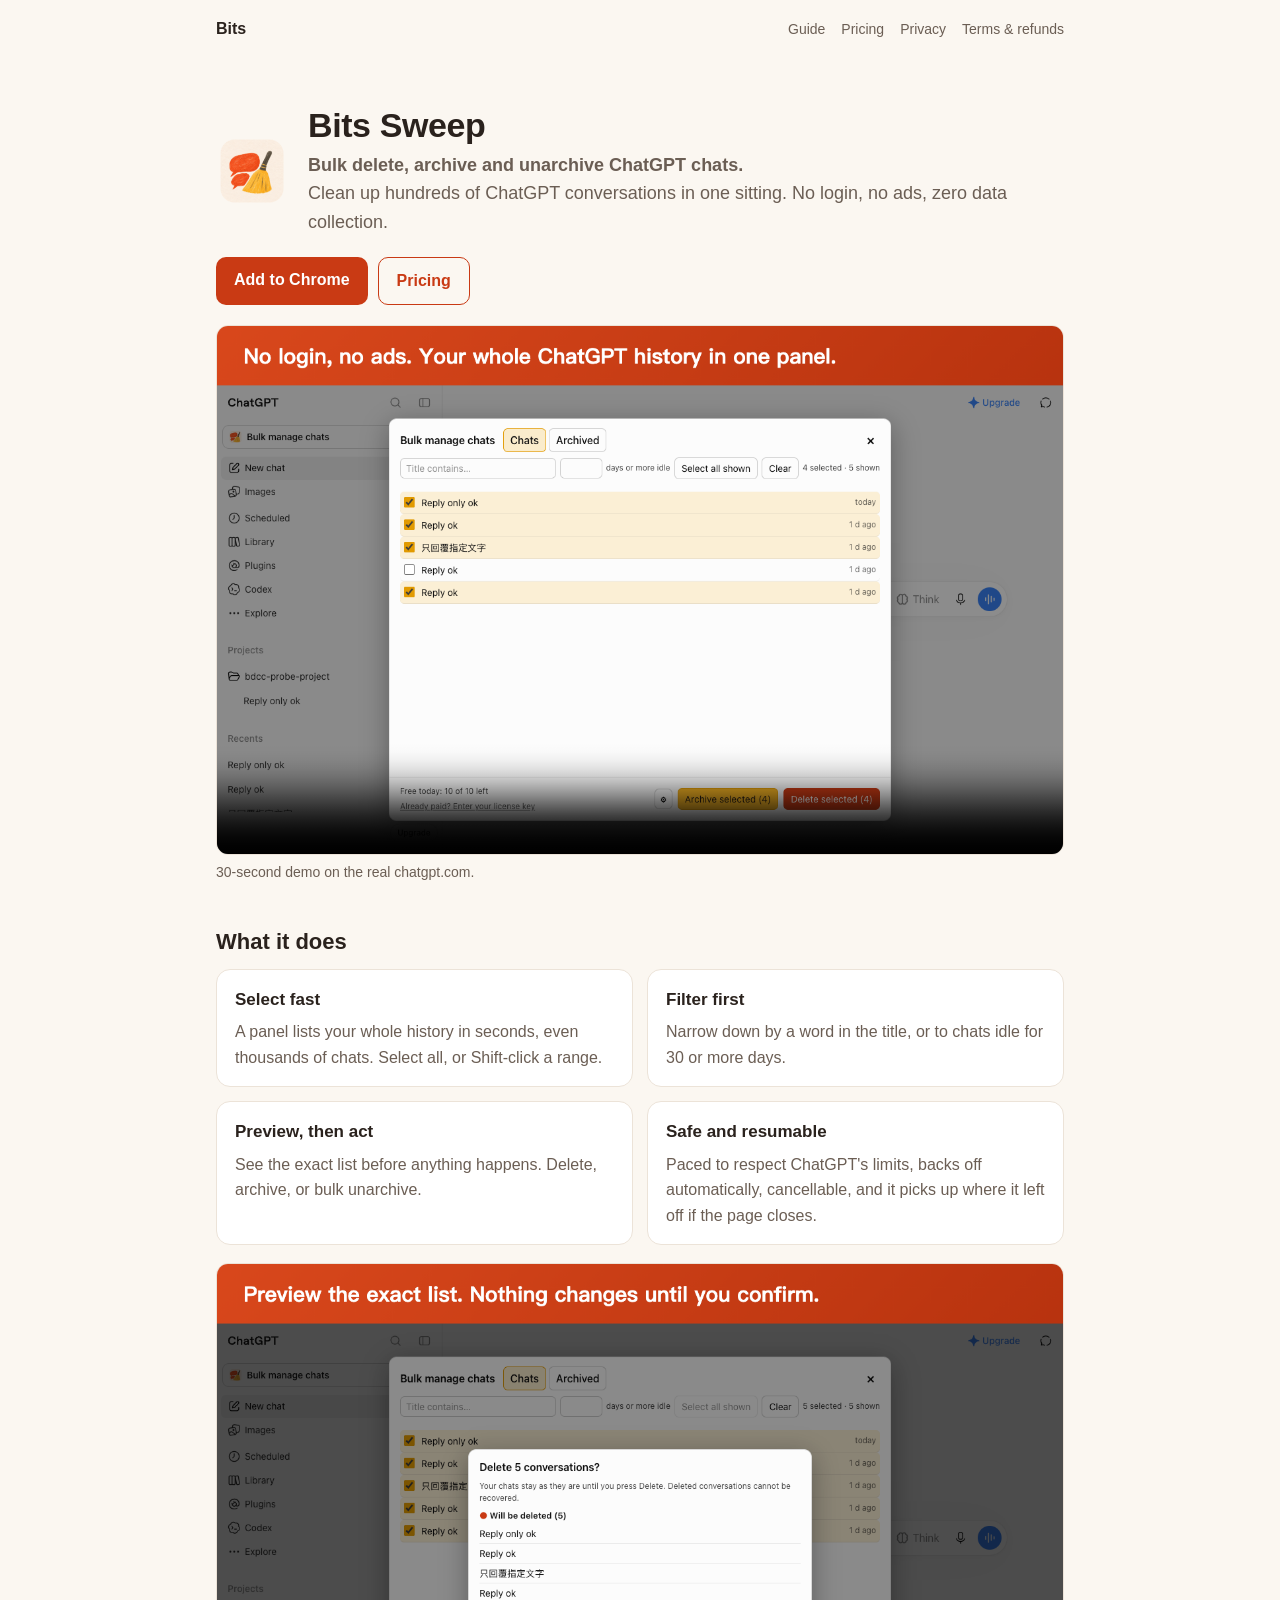
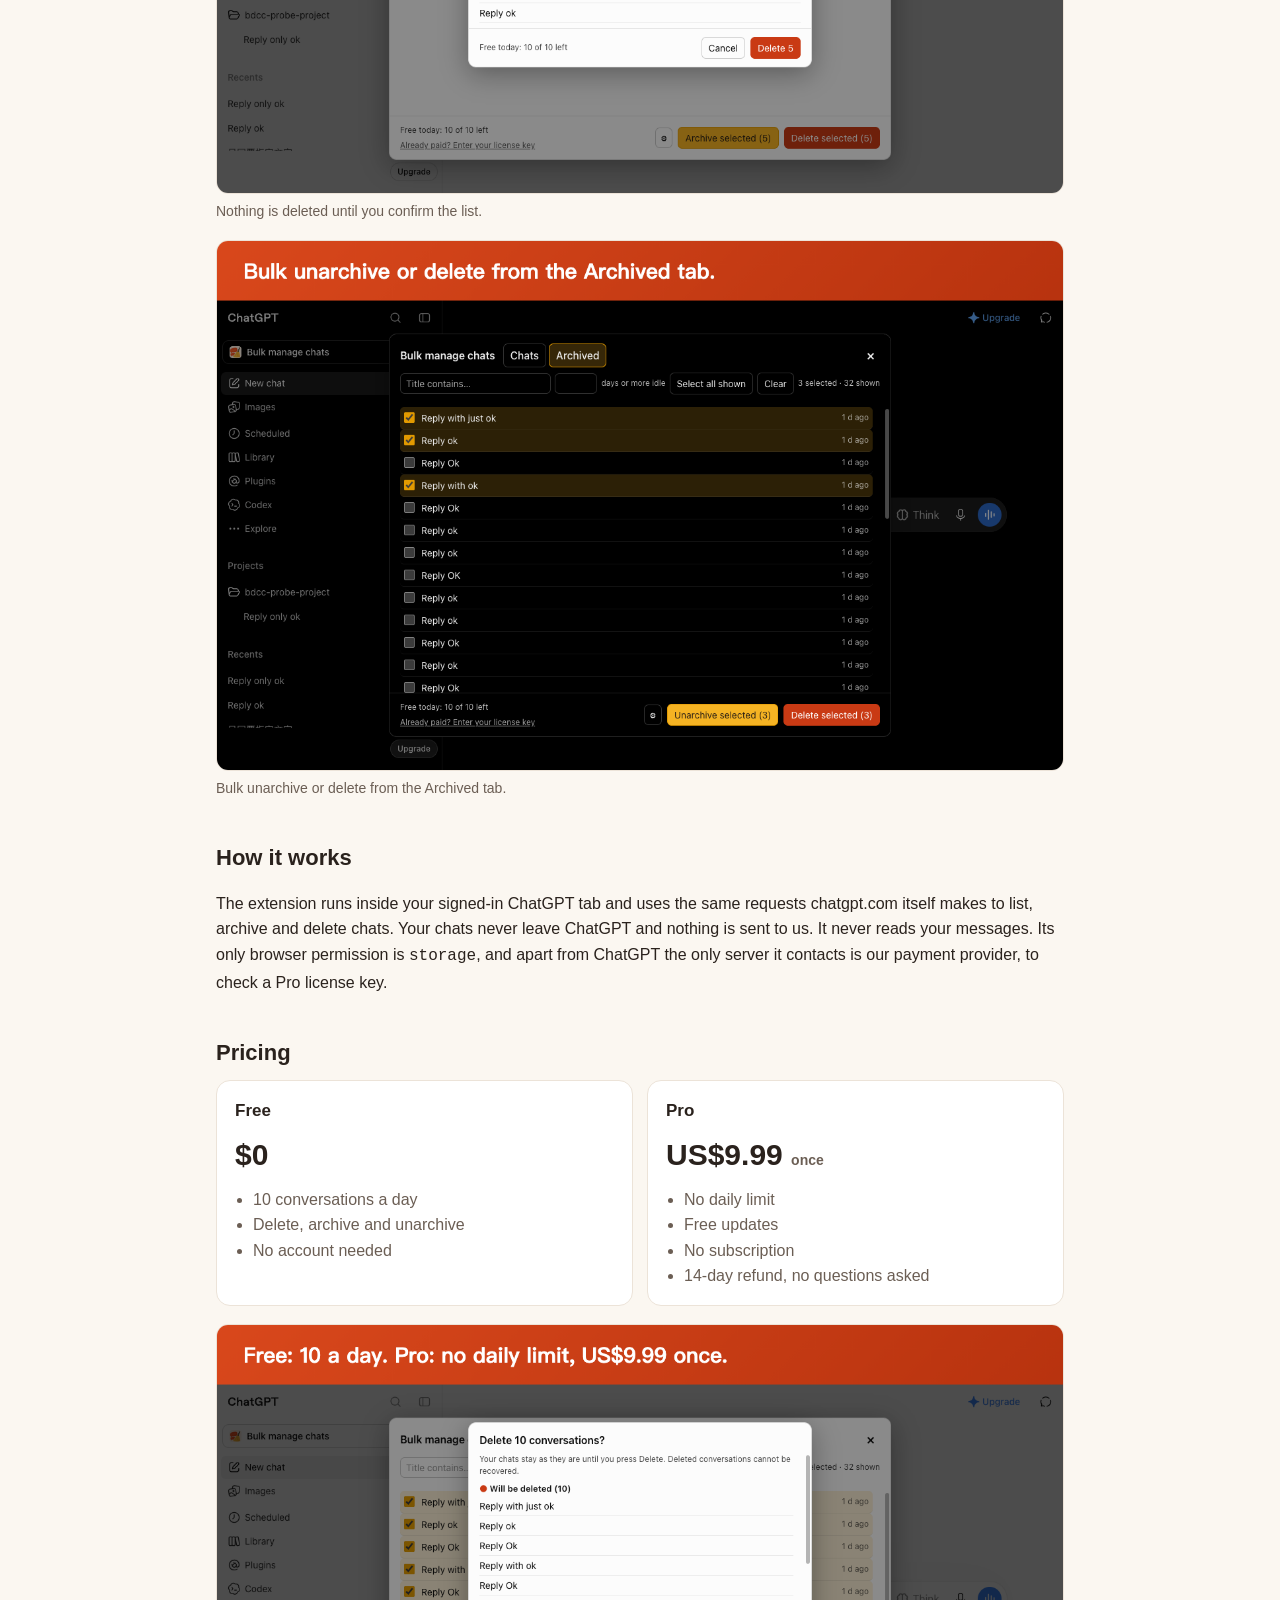
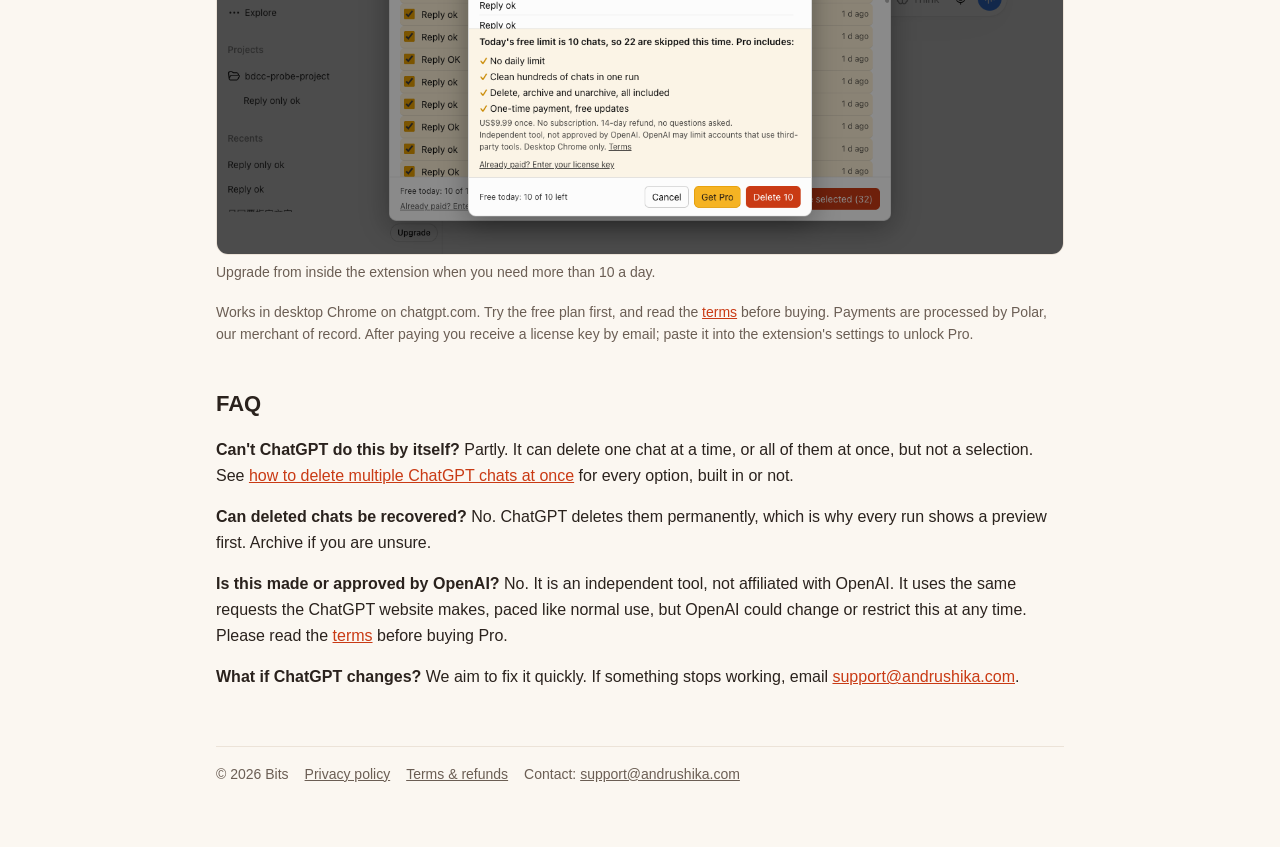
==== commit d2f6c336: "Add a guide on deleting multiple ChatGPT chats, plus sitemap and robots.txt Co-Authored-By: Claude O" ====
--- a/bulk-delete-chatgpt-chats/index.html
+++ b/bulk-delete-chatgpt-chats/index.html
@@ -8,7 +8,7 @@
 <link rel="icon" href="../favicon.png"><link rel="stylesheet" href="../style.css">
 </head>
 <body>
-<header class="top"><a class="home" href="../">Bits</a><nav><a href="#pricing">Pricing</a><a href="../privacy.html">Privacy</a><a href="../terms.html">Terms &amp; refunds</a></nav></header>
+<header class="top"><a class="home" href="../">Bits</a><nav><a href="how-to-delete-multiple-chatgpt-chats/">Guide</a><a href="#pricing">Pricing</a><a href="../privacy.html">Privacy</a><a href="../terms.html">Terms &amp; refunds</a></nav></header>
 <main>
   <div class="hero"><img src="img/icon.png" alt=""><div>
     <h1>Bits Sweep</h1>
@@ -16,7 +16,7 @@
     <p class="lead">Clean up hundreds of ChatGPT conversations in one sitting. No login, no ads, zero data collection.</p>
   </div></div>
   <div class="cta">
-    <a class="btn" id="install" href="https://chromewebstore.google.com/search/Bits%20Sweep">Add to Chrome</a>
+    <a class="btn" id="install" href="https://chromewebstore.google.com/detail/bits-sweep-bulk-delete-ch/cflelaopjceleomngmkknnjgfpnecbge">Add to Chrome</a>
     <a class="btn ghost" href="#pricing">Pricing</a>
   </div>
   <figure><video src="demo.mp4" controls muted playsinline preload="metadata" poster="img/screenshot-1.png" style="width:100%;border-radius:12px;border:1px solid var(--line);display:block"></video><figcaption>30-second demo on the real chatgpt.com.</figcaption></figure>
@@ -43,6 +43,7 @@
   <p class="note">Works in desktop Chrome on chatgpt.com. Try the free plan first, and read the <a href="../terms.html">terms</a> before buying. Payments are processed by Polar, our merchant of record. After paying you receive a license key by email; paste it into the extension's settings to unlock Pro.</p>
 
   <h2>FAQ</h2>
+  <p><strong>Can't ChatGPT do this by itself?</strong> Partly. It can delete one chat at a time, or all of them at once, but not a selection. See <a href="how-to-delete-multiple-chatgpt-chats/">how to delete multiple ChatGPT chats at once</a> for every option, built in or not.</p>
   <p><strong>Can deleted chats be recovered?</strong> No. ChatGPT deletes them permanently, which is why every run shows a preview first. Archive if you are unsure.</p>
   <p><strong>Is this made or approved by OpenAI?</strong> No. It is an independent tool, not affiliated with OpenAI. It uses the same requests the ChatGPT website makes, paced like normal use, but OpenAI could change or restrict this at any time. Please read the <a href="../terms.html">terms</a> before buying Pro.</p>
   <p><strong>What if ChatGPT changes?</strong> We aim to fix it quickly. If something stops working, email <a href="mailto:support@andrushika.com">support@andrushika.com</a>.</p>
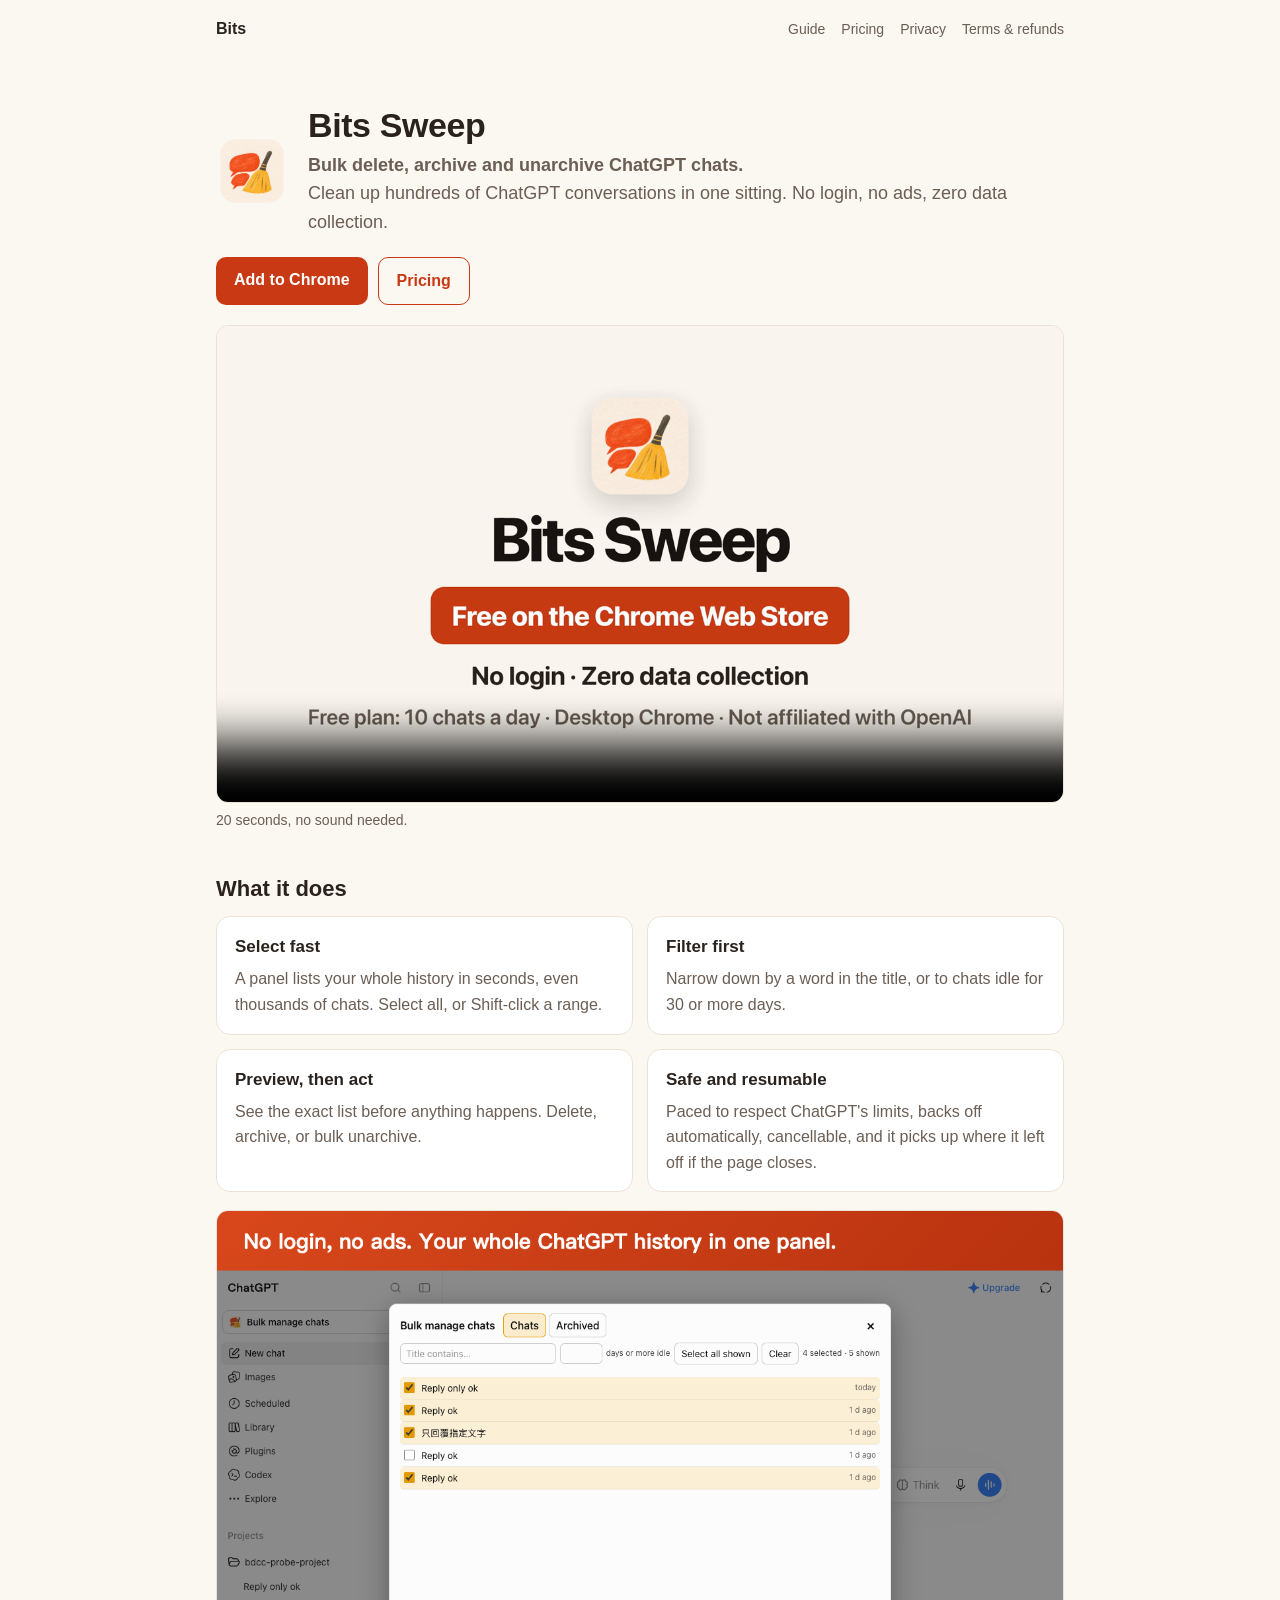
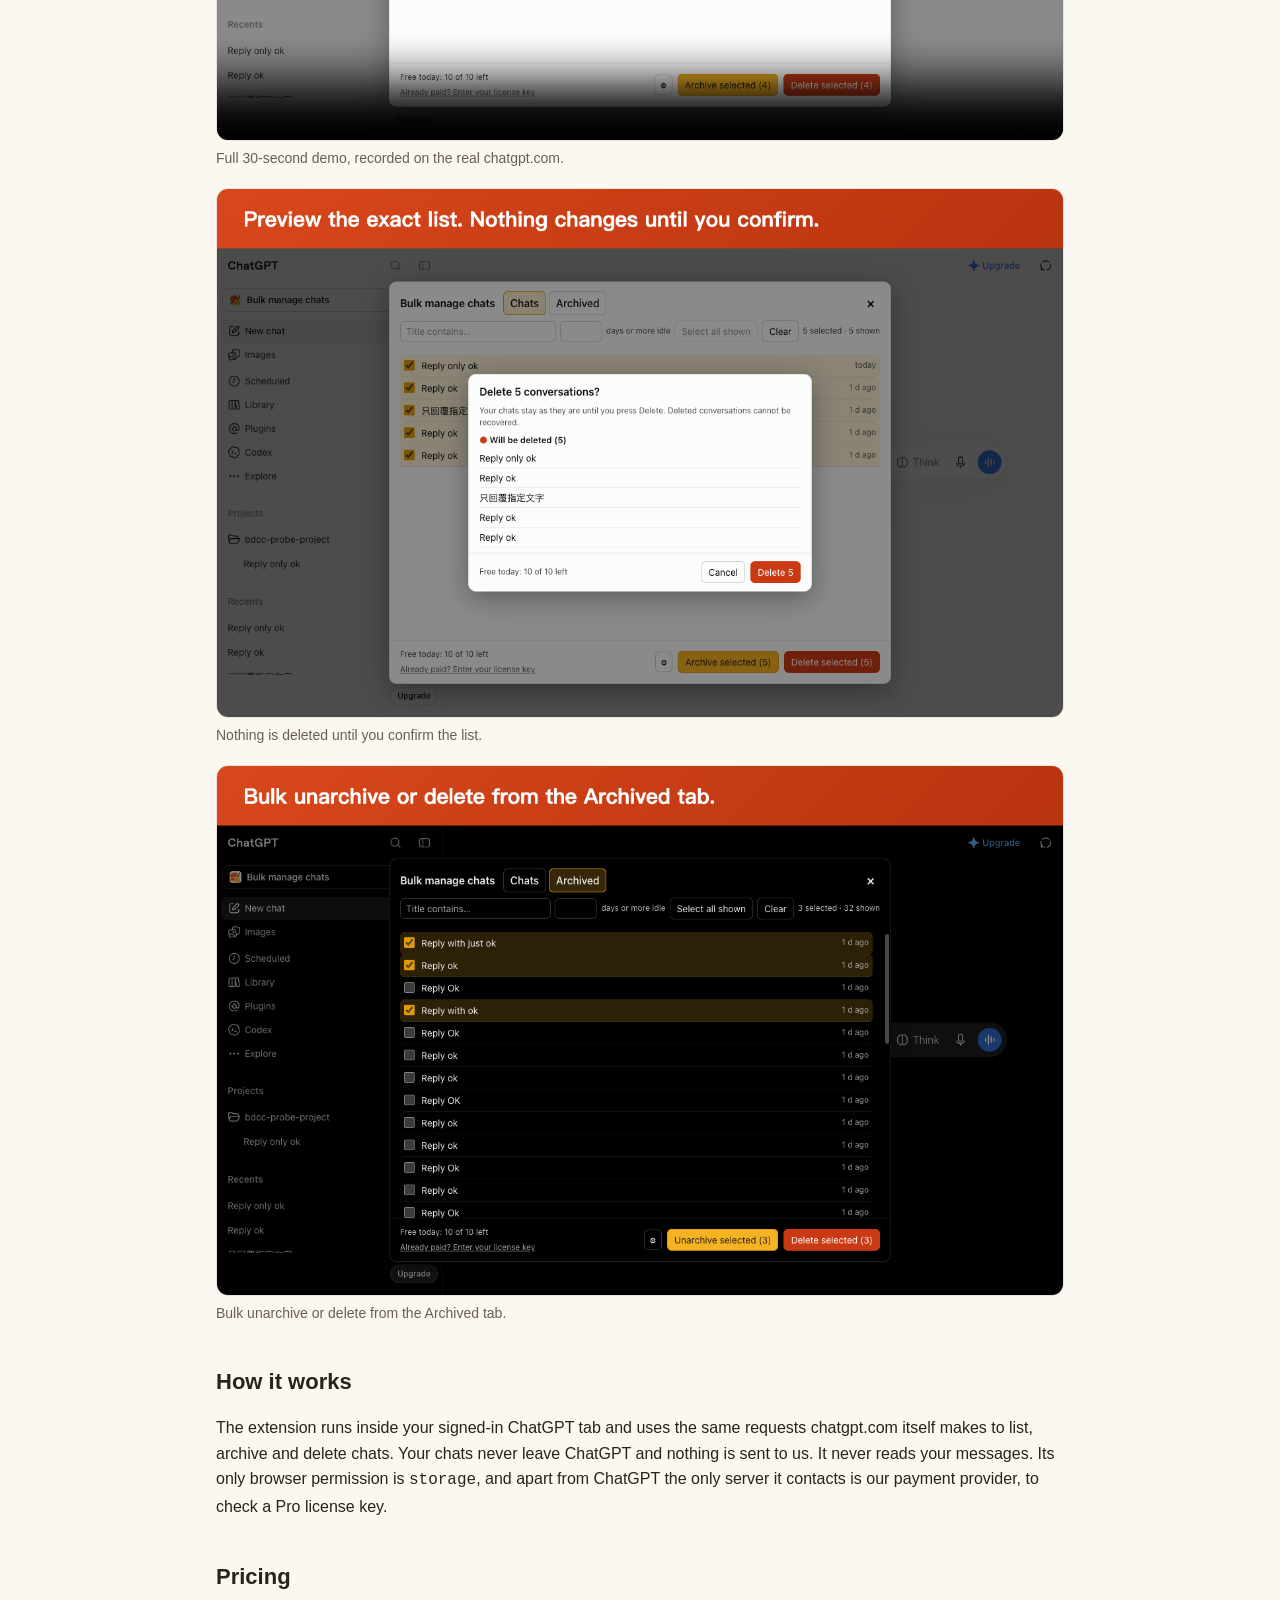
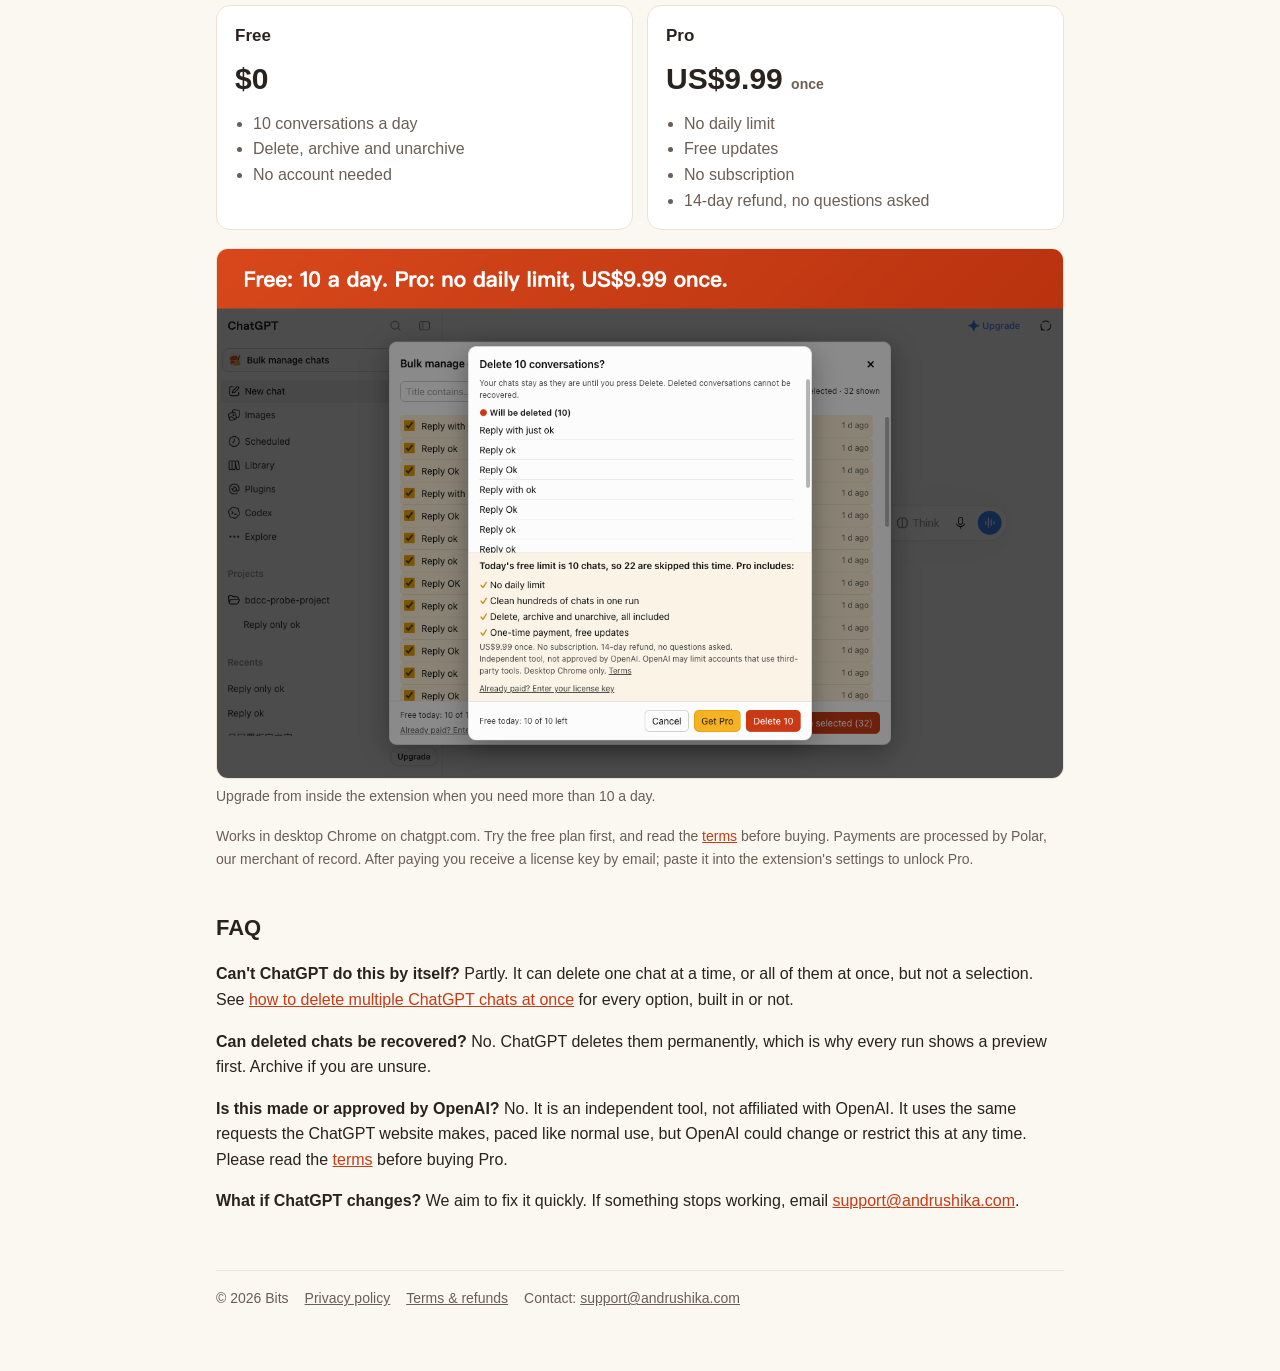
==== commit e6290827: "Product page: 20-second promo video at the top Co-Authored-By: Claude Opus 5.5 <noreply@anthropic.co" ====
--- a/bulk-delete-chatgpt-chats/index.html
+++ b/bulk-delete-chatgpt-chats/index.html
@@ -19,7 +19,8 @@
     <a class="btn" id="install" href="https://chromewebstore.google.com/detail/bits-sweep-bulk-delete-ch/cflelaopjceleomngmkknnjgfpnecbge">Add to Chrome</a>
     <a class="btn ghost" href="#pricing">Pricing</a>
   </div>
-  <figure><video src="demo.mp4" controls muted playsinline preload="metadata" poster="img/screenshot-1.png" style="width:100%;border-radius:12px;border:1px solid var(--line);display:block"></video><figcaption>30-second demo on the real chatgpt.com.</figcaption></figure>
+  <figure><video id="promo" src="promo.mp4" autoplay muted loop playsinline controls preload="auto" poster="img/promo-poster.png" aria-label="20-second overview: filter your ChatGPT chats, preview the list, confirm" style="width:100%;border-radius:12px;border:1px solid var(--line);display:block"></video><figcaption>20 seconds, no sound needed.</figcaption></figure>
+  <script>if(matchMedia("(prefers-reduced-motion: reduce)").matches){const v=document.getElementById("promo");v.removeAttribute("autoplay");v.pause();}</script>
 
   <h2>What it does</h2>
   <div class="grid">
@@ -28,6 +29,7 @@
     <div class="card"><h3>Preview, then act</h3><p>See the exact list before anything happens. Delete, archive, or bulk unarchive.</p></div>
     <div class="card"><h3>Safe and resumable</h3><p>Paced to respect ChatGPT's limits, backs off automatically, cancellable, and it picks up where it left off if the page closes.</p></div>
   </div>
+  <figure><video src="demo.mp4" controls muted playsinline preload="metadata" poster="img/screenshot-1.png" style="width:100%;border-radius:12px;border:1px solid var(--line);display:block"></video><figcaption>Full 30-second demo, recorded on the real chatgpt.com.</figcaption></figure>
   <figure><img src="img/screenshot-3.png" alt="Preview dialog listing the conversations that will be deleted"><figcaption>Nothing is deleted until you confirm the list.</figcaption></figure>
   <figure><img src="img/screenshot-4.png" alt="Archived tab of the bulk manage panel"><figcaption>Bulk unarchive or delete from the Archived tab.</figcaption></figure>
 
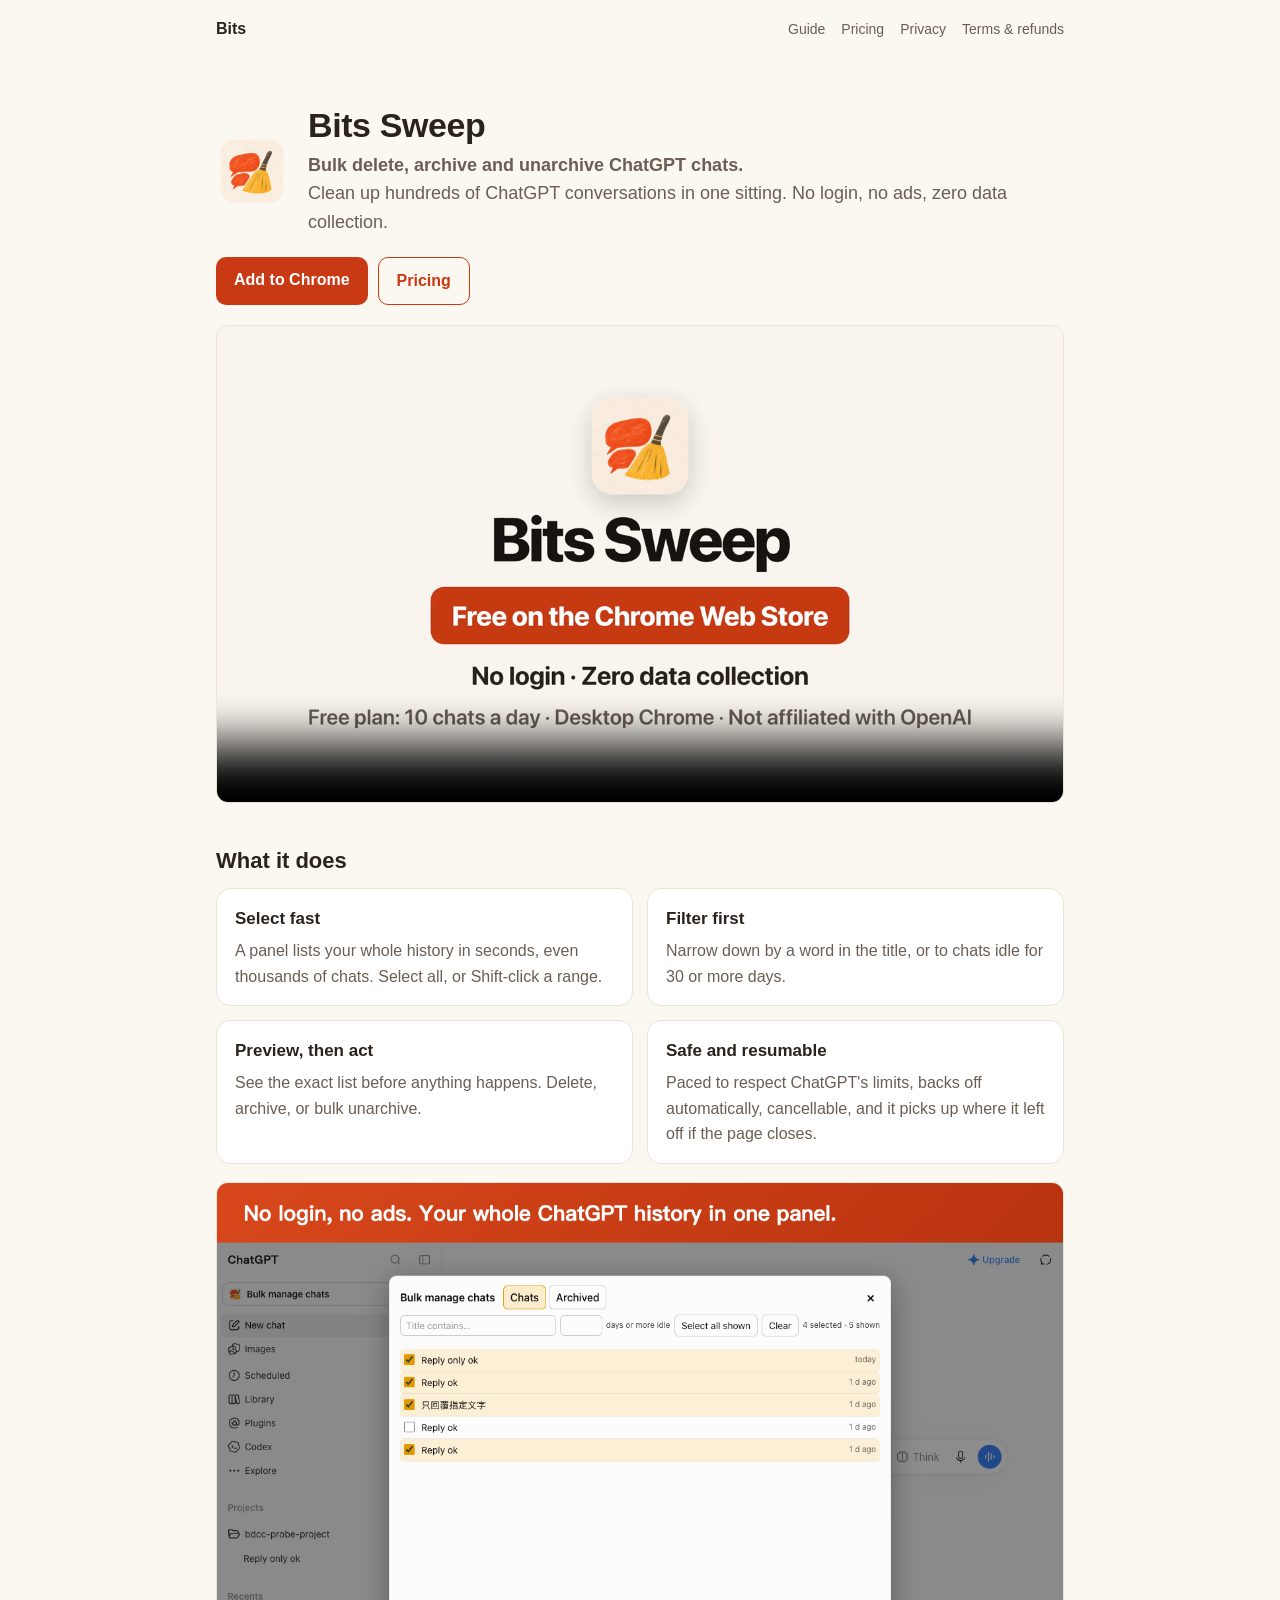
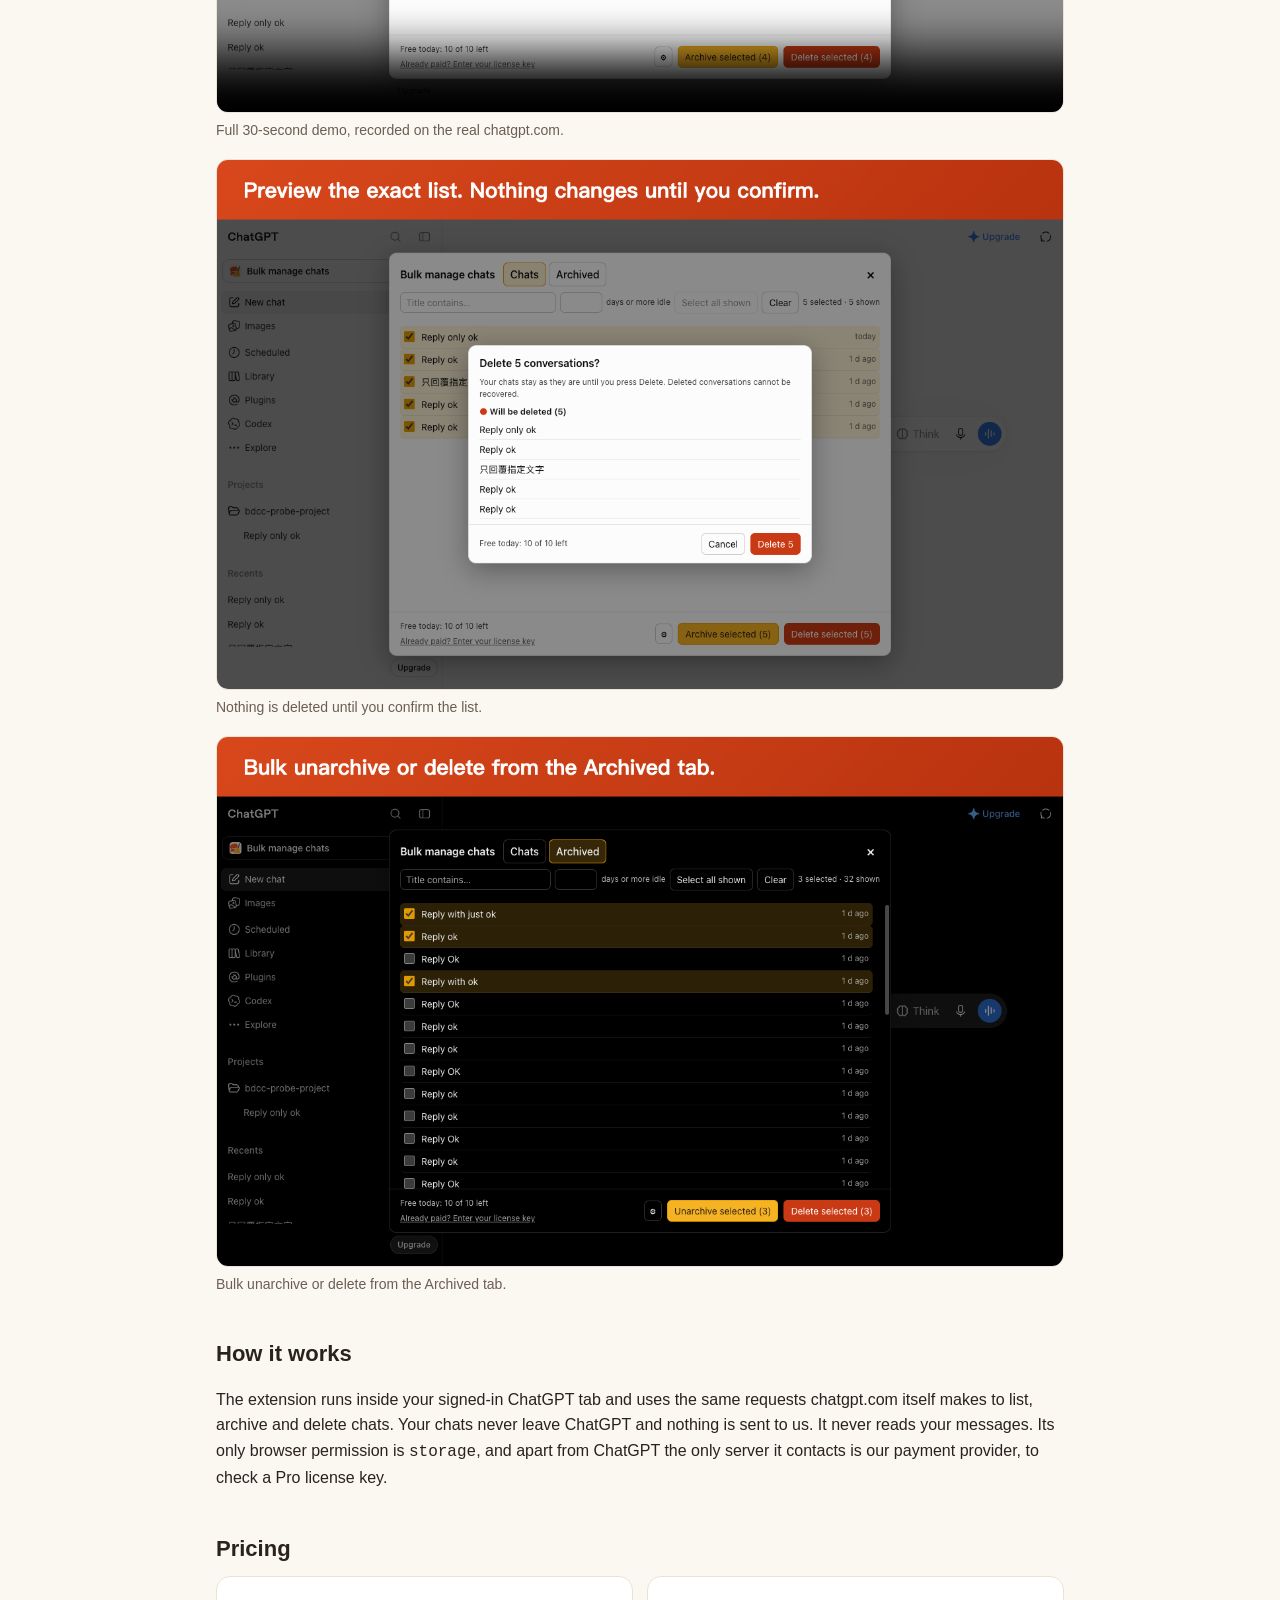
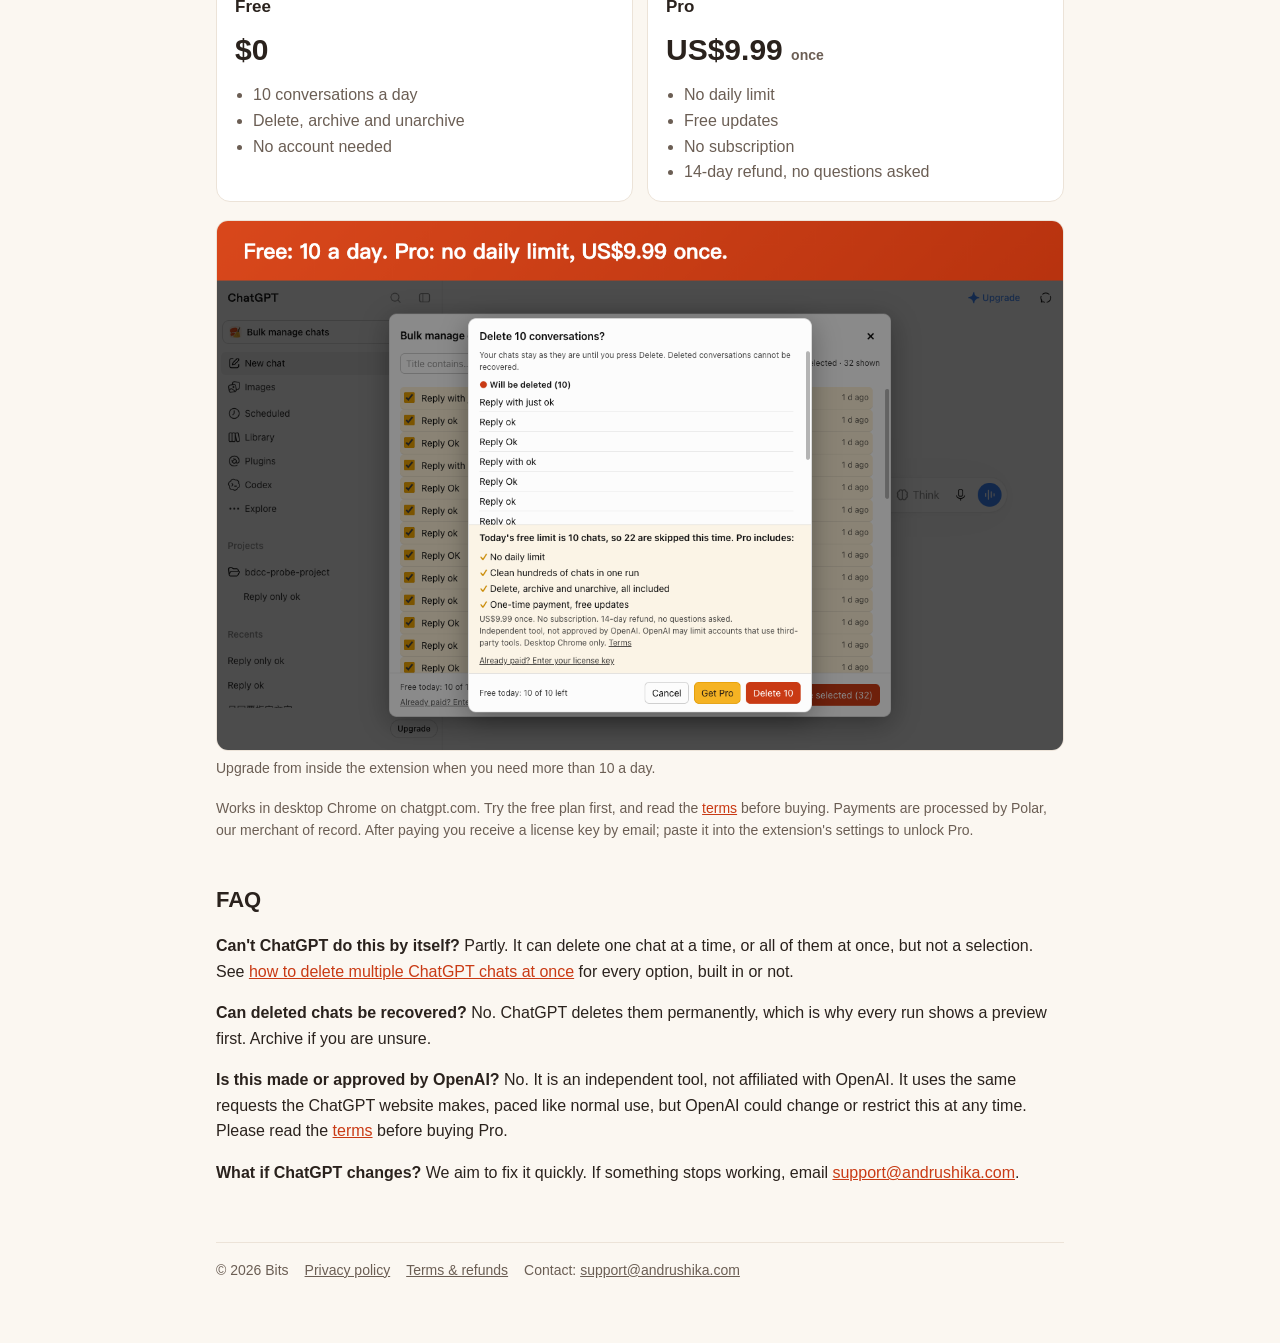
==== commit 5133e68e: "Product page: drop the promo video caption Co-Authored-By: Claude Opus 5.5 <noreply@anthropic.com>" ====
--- a/bulk-delete-chatgpt-chats/index.html
+++ b/bulk-delete-chatgpt-chats/index.html
@@ -19,7 +19,7 @@
     <a class="btn" id="install" href="https://chromewebstore.google.com/detail/bits-sweep-bulk-delete-ch/cflelaopjceleomngmkknnjgfpnecbge">Add to Chrome</a>
     <a class="btn ghost" href="#pricing">Pricing</a>
   </div>
-  <figure><video id="promo" src="promo.mp4" autoplay muted loop playsinline controls preload="auto" poster="img/promo-poster.png" aria-label="20-second overview: filter your ChatGPT chats, preview the list, confirm" style="width:100%;border-radius:12px;border:1px solid var(--line);display:block"></video><figcaption>20 seconds, no sound needed.</figcaption></figure>
+  <figure><video id="promo" src="promo.mp4" autoplay muted loop playsinline controls preload="auto" poster="img/promo-poster.png" aria-label="20-second overview: filter your ChatGPT chats, preview the list, confirm" style="width:100%;border-radius:12px;border:1px solid var(--line);display:block"></video></figure>
   <script>if(matchMedia("(prefers-reduced-motion: reduce)").matches){const v=document.getElementById("promo");v.removeAttribute("autoplay");v.pause();}</script>
 
   <h2>What it does</h2>
